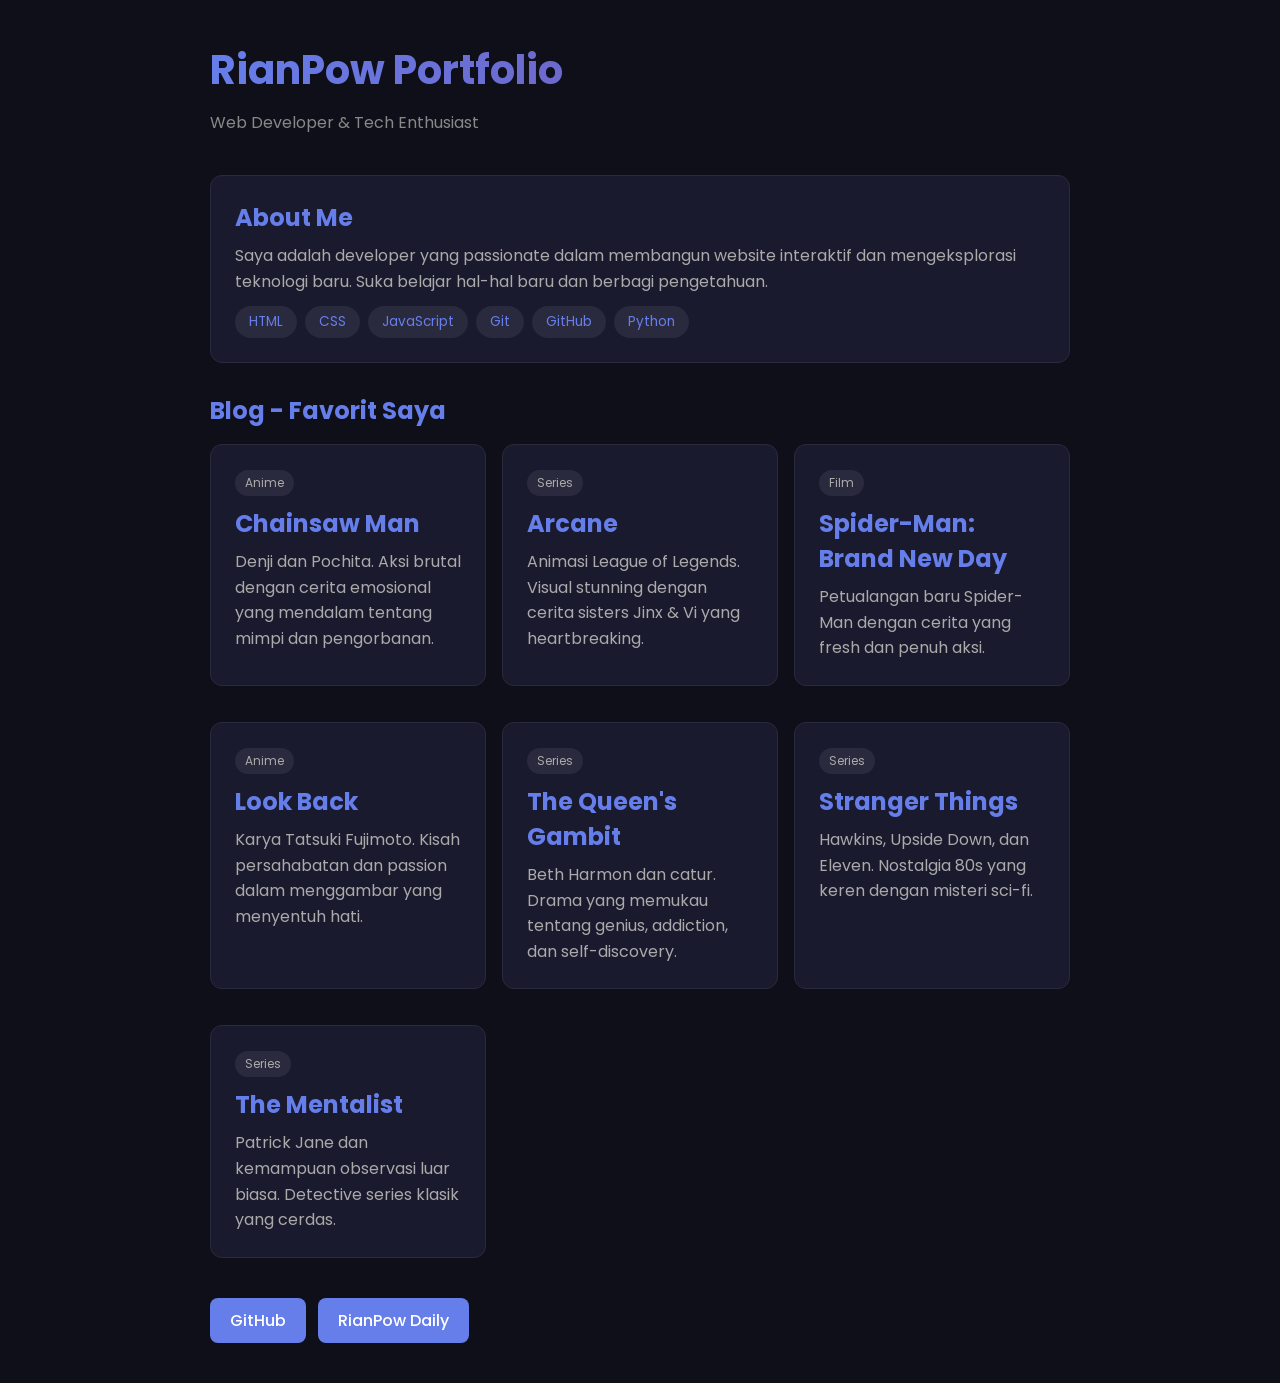
==== index.html @ a11cc34a "Force rebuild" ====
<!DOCTYPE html>
<html lang="id">
<head>
<meta charset="utf-8">
<meta name="viewport" content="width=device-width,initial-scale=1">
<title>Portfolio - RianPow</title>
<link href="https://fonts.googleapis.com/css2?family=Poppins:wght@300;400;500;600&display=swap" rel="stylesheet">
<style>
*{margin:0;padding:0;box-sizing:border-box}
body{font-family:'Poppins',sans-serif;background:#0f0f1a;color:#fff;min-height:100vh}
.container{max-width:900px;margin:0 auto;padding:40px 20px}
h1{font-size:2.5rem;margin-bottom:10px;background:linear-gradient(90deg,#667eea,#764ba2);-webkit-background-clip:text;-webkit-text-fill-color:transparent}
.subtitle{color:#888;margin-bottom:40px}
.card{background:#1a1a2e;border-radius:12px;padding:24px;margin-bottom:20px;border:1px solid #2a2a3e;transition:transform .2s}
.card:hover{transform:translateY(-3px)}
.card h2{margin-bottom:8px;color:#667eea}
.card .tag{display:inline-block;background:#2a2a3e;color:#aaa;font-size:.75rem;padding:4px 10px;border-radius:20px;margin-bottom:10px}
.card p{color:#aaa;line-height:1.6}
.skills{display:flex;flex-wrap:wrap;gap:8px;margin-top:12px}
.skill{background:#2a2a3e;color:#667eea;padding:6px 14px;border-radius:20px;font-size:.85rem}
.grid{display:grid;grid-template-columns:repeat(auto-fill,minmax(260px,1fr));gap:16px}
.links{display:flex;gap:12px;margin-top:20px;flex-wrap:wrap}
.links a{background:#667eea;color:#fff;padding:10px 20px;border-radius:8px;text-decoration:none;font-weight:500;transition:transform .2s}
.links a:hover{transform:translateY(-2px)}
</style>
</head>
<body>
<div class="container">
<h1>RianPow Portfolio</h1>
<p class="subtitle">Web Developer &amp; Tech Enthusiast</p>
<div class="card">
<h2>About Me</h2>
<p>Saya adalah developer yang passionate dalam membangun website interaktif dan mengeksplorasi teknologi baru. Suka belajar hal-hal baru dan berbagi pengetahuan.</p>
<div class="skills">
<span class="skill">HTML</span><span class="skill">CSS</span><span class="skill">JavaScript</span><span class="skill">Git</span><span class="skill">GitHub</span><span class="skill">Python</span>
</div>
</div>
<h2 style="margin:30px 0 16px;color:#667eea">Blog - Favorit Saya</h2>
<div class="grid">
<div class="card"><span class="tag">Anime</span><h2>Chainsaw Man</h2><p>Denji dan Pochita. Aksi brutal dengan cerita emosional yang mendalam tentang mimpi dan pengorbanan.</p></div>
<div class="card"><span class="tag">Series</span><h2>Arcane</h2><p>Animasi League of Legends. Visual stunning dengan cerita sisters Jinx & Vi yang heartbreaking.</p></div>
<div class="card"><span class="tag">Film</span><h2>Spider-Man: Brand New Day</h2><p>Petualangan baru Spider-Man dengan cerita yang fresh dan penuh aksi.</p></div>
<div class="card"><span class="tag">Anime</span><h2>Look Back</h2><p>Karya Tatsuki Fujimoto. Kisah persahabatan dan passion dalam menggambar yang menyentuh hati.</p></div>
<div class="card"><span class="tag">Series</span><h2>The Queen's Gambit</h2><p>Beth Harmon dan catur. Drama yang memukau tentang genius, addiction, dan self-discovery.</p></div>
<div class="card"><span class="tag">Series</span><h2>Stranger Things</h2><p>Hawkins, Upside Down, dan Eleven. Nostalgia 80s yang keren dengan misteri sci-fi.</p></div>
<div class="card"><span class="tag">Series</span><h2>The Mentalist</h2><p>Patrick Jane dan kemampuan observasi luar biasa. Detective series klasik yang cerdas.</p></div>
</div>
<div class="links">
<a href="https://github.com/rianpowder-droid" target="_blank">GitHub</a>
<a href="https://rianpowder-droid.github.io/RianPow-Daily/" target="_blank">RianPow Daily</a>
</div>
</div>
</body>
</html>
<!-- updated -->
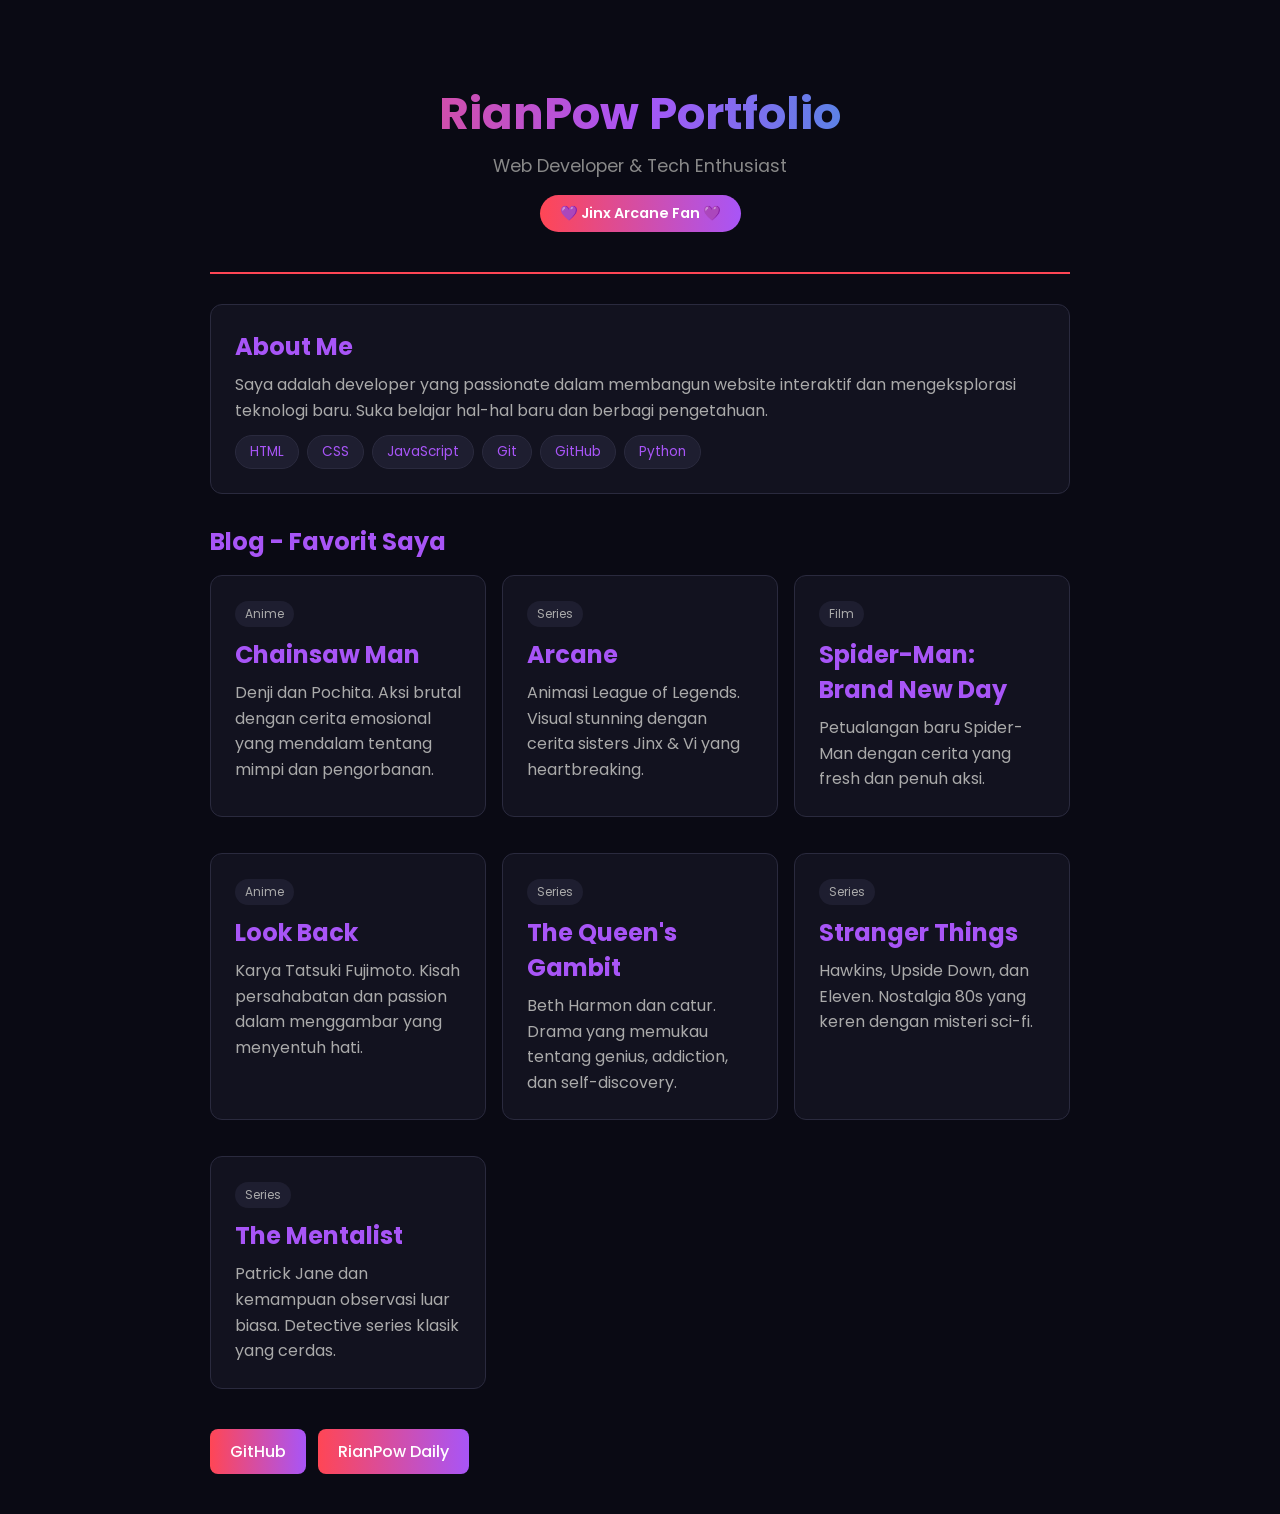
==== commit 2c0e770f: "Change theme to Jinx Arcane style" ====
--- a/index.html
+++ b/index.html
@@ -7,27 +7,32 @@
 <link href="https://fonts.googleapis.com/css2?family=Poppins:wght@300;400;500;600&display=swap" rel="stylesheet">
 <style>
 *{margin:0;padding:0;box-sizing:border-box}
-body{font-family:'Poppins',sans-serif;background:#0f0f1a;color:#fff;min-height:100vh}
+body{font-family:'Poppins',sans-serif;background:#0a0a14;color:#fff;min-height:100vh}
 .container{max-width:900px;margin:0 auto;padding:40px 20px}
-h1{font-size:2.5rem;margin-bottom:10px;background:linear-gradient(90deg,#667eea,#764ba2);-webkit-background-clip:text;-webkit-text-fill-color:transparent}
-.subtitle{color:#888;margin-bottom:40px}
-.card{background:#1a1a2e;border-radius:12px;padding:24px;margin-bottom:20px;border:1px solid #2a2a3e;transition:transform .2s}
-.card:hover{transform:translateY(-3px)}
-.card h2{margin-bottom:8px;color:#667eea}
-.card .tag{display:inline-block;background:#2a2a3e;color:#aaa;font-size:.75rem;padding:4px 10px;border-radius:20px;margin-bottom:10px}
+.hero{text-align:center;padding:40px 0;margin-bottom:30px;border-bottom:2px solid #ff4655}
+.hero h1{font-size:2.8rem;margin-bottom:6px;background:linear-gradient(90deg,#ff4655,#a855f7,#06b6d4);-webkit-background-clip:text;-webkit-text-fill-color:transparent}
+.hero .subtitle{color:#888;font-size:1.1rem}
+.jinx-badge{display:inline-block;background:linear-gradient(90deg,#ff4655,#a855f7);color:#fff;padding:8px 20px;border-radius:30px;font-weight:600;margin-top:16px;font-size:.9rem}
+.card{background:#12121f;border-radius:12px;padding:24px;margin-bottom:20px;border:1px solid #2a2a3e;transition:transform .2s}
+.card:hover{transform:translateY(-3px);border-color:#a855f7}
+.card h2{margin-bottom:8px;color:#a855f7}
+.card .tag{display:inline-block;background:#1e1e30;color:#aaa;font-size:.75rem;padding:4px 10px;border-radius:20px;margin-bottom:10px}
 .card p{color:#aaa;line-height:1.6}
 .skills{display:flex;flex-wrap:wrap;gap:8px;margin-top:12px}
-.skill{background:#2a2a3e;color:#667eea;padding:6px 14px;border-radius:20px;font-size:.85rem}
+.skill{background:#1e1e30;color:#a855f7;padding:6px 14px;border-radius:20px;font-size:.85rem;border:1px solid #2a2a3e}
 .grid{display:grid;grid-template-columns:repeat(auto-fill,minmax(260px,1fr));gap:16px}
 .links{display:flex;gap:12px;margin-top:20px;flex-wrap:wrap}
-.links a{background:#667eea;color:#fff;padding:10px 20px;border-radius:8px;text-decoration:none;font-weight:500;transition:transform .2s}
+.links a{background:linear-gradient(90deg,#ff4655,#a855f7);color:#fff;padding:10px 20px;border-radius:8px;text-decoration:none;font-weight:500;transition:transform .2s}
 .links a:hover{transform:translateY(-2px)}
 </style>
 </head>
 <body>
 <div class="container">
+<div class="hero">
 <h1>RianPow Portfolio</h1>
 <p class="subtitle">Web Developer &amp; Tech Enthusiast</p>
+<span class="jinx-badge">💜 Jinx Arcane Fan 💜</span>
+</div>
 <div class="card">
 <h2>About Me</h2>
 <p>Saya adalah developer yang passionate dalam membangun website interaktif dan mengeksplorasi teknologi baru. Suka belajar hal-hal baru dan berbagi pengetahuan.</p>
@@ -35,7 +40,7 @@
 <span class="skill">HTML</span><span class="skill">CSS</span><span class="skill">JavaScript</span><span class="skill">Git</span><span class="skill">GitHub</span><span class="skill">Python</span>
 </div>
 </div>
-<h2 style="margin:30px 0 16px;color:#667eea">Blog - Favorit Saya</h2>
+<h2 style="margin:30px 0 16px;color:#a855f7">Blog - Favorit Saya</h2>
 <div class="grid">
 <div class="card"><span class="tag">Anime</span><h2>Chainsaw Man</h2><p>Denji dan Pochita. Aksi brutal dengan cerita emosional yang mendalam tentang mimpi dan pengorbanan.</p></div>
 <div class="card"><span class="tag">Series</span><h2>Arcane</h2><p>Animasi League of Legends. Visual stunning dengan cerita sisters Jinx & Vi yang heartbreaking.</p></div>
@@ -52,4 +57,3 @@
 </div>
 </body>
 </html>
-<!-- updated -->
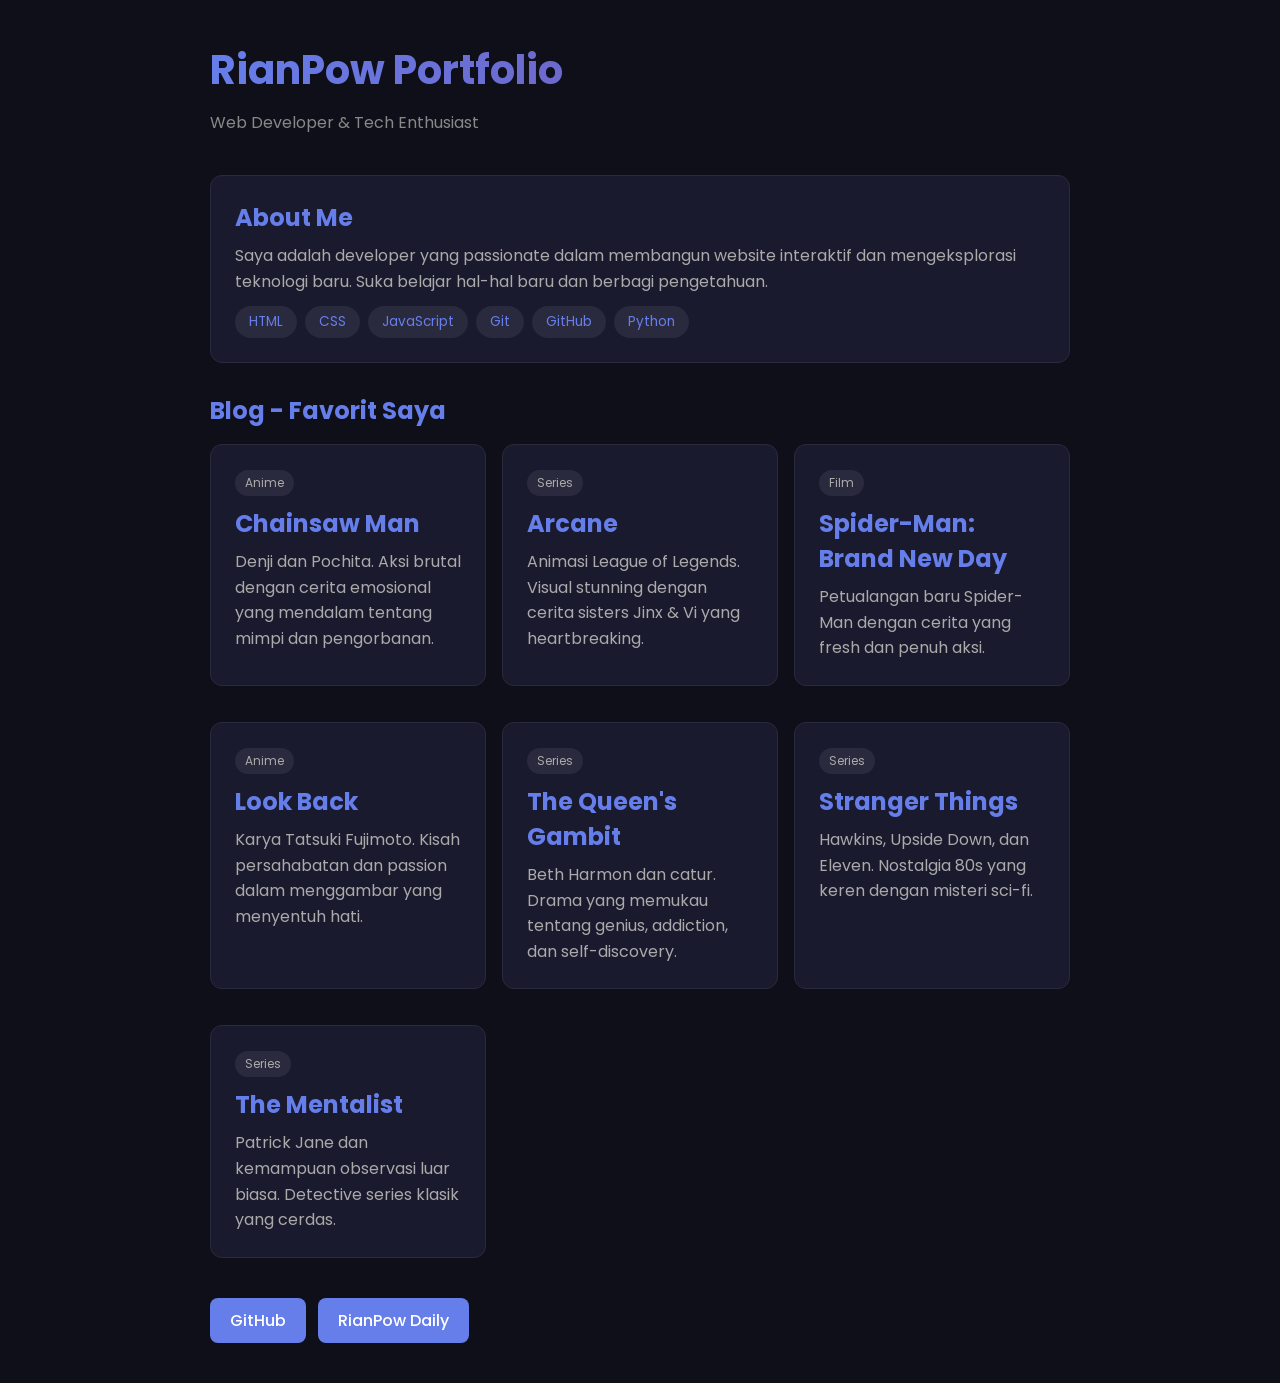
==== commit 423d3d02: "Revert to previous nice portfolio design" ====
--- a/index.html
+++ b/index.html
@@ -7,32 +7,27 @@
 <link href="https://fonts.googleapis.com/css2?family=Poppins:wght@300;400;500;600&display=swap" rel="stylesheet">
 <style>
 *{margin:0;padding:0;box-sizing:border-box}
-body{font-family:'Poppins',sans-serif;background:#0a0a14;color:#fff;min-height:100vh}
+body{font-family:'Poppins',sans-serif;background:#0f0f1a;color:#fff;min-height:100vh}
 .container{max-width:900px;margin:0 auto;padding:40px 20px}
-.hero{text-align:center;padding:40px 0;margin-bottom:30px;border-bottom:2px solid #ff4655}
-.hero h1{font-size:2.8rem;margin-bottom:6px;background:linear-gradient(90deg,#ff4655,#a855f7,#06b6d4);-webkit-background-clip:text;-webkit-text-fill-color:transparent}
-.hero .subtitle{color:#888;font-size:1.1rem}
-.jinx-badge{display:inline-block;background:linear-gradient(90deg,#ff4655,#a855f7);color:#fff;padding:8px 20px;border-radius:30px;font-weight:600;margin-top:16px;font-size:.9rem}
-.card{background:#12121f;border-radius:12px;padding:24px;margin-bottom:20px;border:1px solid #2a2a3e;transition:transform .2s}
-.card:hover{transform:translateY(-3px);border-color:#a855f7}
-.card h2{margin-bottom:8px;color:#a855f7}
-.card .tag{display:inline-block;background:#1e1e30;color:#aaa;font-size:.75rem;padding:4px 10px;border-radius:20px;margin-bottom:10px}
+h1{font-size:2.5rem;margin-bottom:10px;background:linear-gradient(90deg,#667eea,#764ba2);-webkit-background-clip:text;-webkit-text-fill-color:transparent}
+.subtitle{color:#888;margin-bottom:40px}
+.card{background:#1a1a2e;border-radius:12px;padding:24px;margin-bottom:20px;border:1px solid #2a2a3e;transition:transform .2s}
+.card:hover{transform:translateY(-3px)}
+.card h2{margin-bottom:8px;color:#667eea}
+.card .tag{display:inline-block;background:#2a2a3e;color:#aaa;font-size:.75rem;padding:4px 10px;border-radius:20px;margin-bottom:10px}
 .card p{color:#aaa;line-height:1.6}
 .skills{display:flex;flex-wrap:wrap;gap:8px;margin-top:12px}
-.skill{background:#1e1e30;color:#a855f7;padding:6px 14px;border-radius:20px;font-size:.85rem;border:1px solid #2a2a3e}
+.skill{background:#2a2a3e;color:#667eea;padding:6px 14px;border-radius:20px;font-size:.85rem}
 .grid{display:grid;grid-template-columns:repeat(auto-fill,minmax(260px,1fr));gap:16px}
 .links{display:flex;gap:12px;margin-top:20px;flex-wrap:wrap}
-.links a{background:linear-gradient(90deg,#ff4655,#a855f7);color:#fff;padding:10px 20px;border-radius:8px;text-decoration:none;font-weight:500;transition:transform .2s}
+.links a{background:#667eea;color:#fff;padding:10px 20px;border-radius:8px;text-decoration:none;font-weight:500;transition:transform .2s}
 .links a:hover{transform:translateY(-2px)}
 </style>
 </head>
 <body>
 <div class="container">
-<div class="hero">
 <h1>RianPow Portfolio</h1>
 <p class="subtitle">Web Developer &amp; Tech Enthusiast</p>
-<span class="jinx-badge">💜 Jinx Arcane Fan 💜</span>
-</div>
 <div class="card">
 <h2>About Me</h2>
 <p>Saya adalah developer yang passionate dalam membangun website interaktif dan mengeksplorasi teknologi baru. Suka belajar hal-hal baru dan berbagi pengetahuan.</p>
@@ -40,7 +35,7 @@
 <span class="skill">HTML</span><span class="skill">CSS</span><span class="skill">JavaScript</span><span class="skill">Git</span><span class="skill">GitHub</span><span class="skill">Python</span>
 </div>
 </div>
-<h2 style="margin:30px 0 16px;color:#a855f7">Blog - Favorit Saya</h2>
+<h2 style="margin:30px 0 16px;color:#667eea">Blog - Favorit Saya</h2>
 <div class="grid">
 <div class="card"><span class="tag">Anime</span><h2>Chainsaw Man</h2><p>Denji dan Pochita. Aksi brutal dengan cerita emosional yang mendalam tentang mimpi dan pengorbanan.</p></div>
 <div class="card"><span class="tag">Series</span><h2>Arcane</h2><p>Animasi League of Legends. Visual stunning dengan cerita sisters Jinx & Vi yang heartbreaking.</p></div>
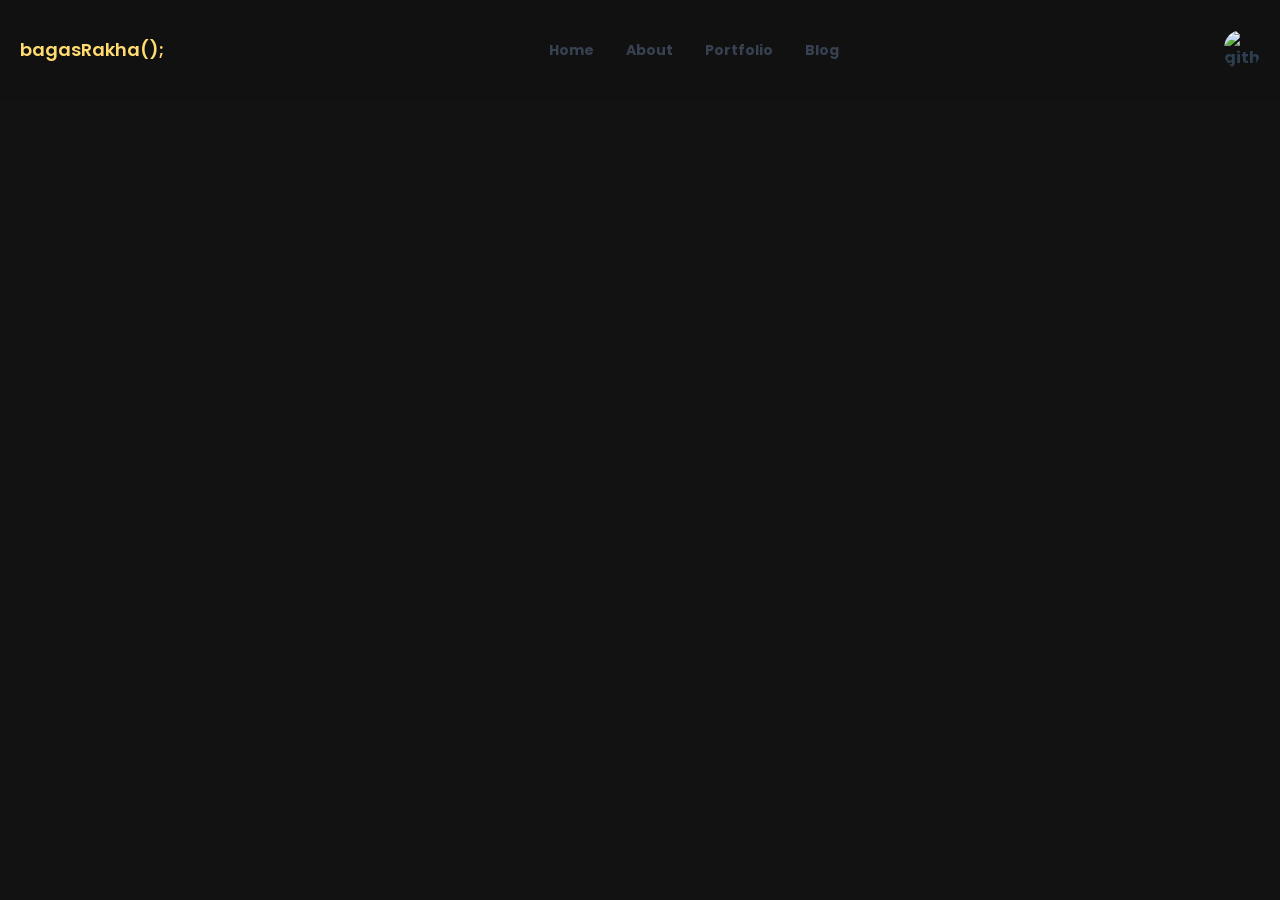
==== commit fe5d96df: "Use rakha0x Portofolio-v2 design" ====
--- a/index.html
+++ b/index.html
@@ -1,54 +1 @@
-<!DOCTYPE html>
-<html lang="id">
-<head>
-<meta charset="utf-8">
-<meta name="viewport" content="width=device-width,initial-scale=1">
-<title>Portfolio - RianPow</title>
-<link href="https://fonts.googleapis.com/css2?family=Poppins:wght@300;400;500;600&display=swap" rel="stylesheet">
-<style>
-*{margin:0;padding:0;box-sizing:border-box}
-body{font-family:'Poppins',sans-serif;background:#0f0f1a;color:#fff;min-height:100vh}
-.container{max-width:900px;margin:0 auto;padding:40px 20px}
-h1{font-size:2.5rem;margin-bottom:10px;background:linear-gradient(90deg,#667eea,#764ba2);-webkit-background-clip:text;-webkit-text-fill-color:transparent}
-.subtitle{color:#888;margin-bottom:40px}
-.card{background:#1a1a2e;border-radius:12px;padding:24px;margin-bottom:20px;border:1px solid #2a2a3e;transition:transform .2s}
-.card:hover{transform:translateY(-3px)}
-.card h2{margin-bottom:8px;color:#667eea}
-.card .tag{display:inline-block;background:#2a2a3e;color:#aaa;font-size:.75rem;padding:4px 10px;border-radius:20px;margin-bottom:10px}
-.card p{color:#aaa;line-height:1.6}
-.skills{display:flex;flex-wrap:wrap;gap:8px;margin-top:12px}
-.skill{background:#2a2a3e;color:#667eea;padding:6px 14px;border-radius:20px;font-size:.85rem}
-.grid{display:grid;grid-template-columns:repeat(auto-fill,minmax(260px,1fr));gap:16px}
-.links{display:flex;gap:12px;margin-top:20px;flex-wrap:wrap}
-.links a{background:#667eea;color:#fff;padding:10px 20px;border-radius:8px;text-decoration:none;font-weight:500;transition:transform .2s}
-.links a:hover{transform:translateY(-2px)}
-</style>
-</head>
-<body>
-<div class="container">
-<h1>RianPow Portfolio</h1>
-<p class="subtitle">Web Developer &amp; Tech Enthusiast</p>
-<div class="card">
-<h2>About Me</h2>
-<p>Saya adalah developer yang passionate dalam membangun website interaktif dan mengeksplorasi teknologi baru. Suka belajar hal-hal baru dan berbagi pengetahuan.</p>
-<div class="skills">
-<span class="skill">HTML</span><span class="skill">CSS</span><span class="skill">JavaScript</span><span class="skill">Git</span><span class="skill">GitHub</span><span class="skill">Python</span>
-</div>
-</div>
-<h2 style="margin:30px 0 16px;color:#667eea">Blog - Favorit Saya</h2>
-<div class="grid">
-<div class="card"><span class="tag">Anime</span><h2>Chainsaw Man</h2><p>Denji dan Pochita. Aksi brutal dengan cerita emosional yang mendalam tentang mimpi dan pengorbanan.</p></div>
-<div class="card"><span class="tag">Series</span><h2>Arcane</h2><p>Animasi League of Legends. Visual stunning dengan cerita sisters Jinx & Vi yang heartbreaking.</p></div>
-<div class="card"><span class="tag">Film</span><h2>Spider-Man: Brand New Day</h2><p>Petualangan baru Spider-Man dengan cerita yang fresh dan penuh aksi.</p></div>
-<div class="card"><span class="tag">Anime</span><h2>Look Back</h2><p>Karya Tatsuki Fujimoto. Kisah persahabatan dan passion dalam menggambar yang menyentuh hati.</p></div>
-<div class="card"><span class="tag">Series</span><h2>The Queen's Gambit</h2><p>Beth Harmon dan catur. Drama yang memukau tentang genius, addiction, dan self-discovery.</p></div>
-<div class="card"><span class="tag">Series</span><h2>Stranger Things</h2><p>Hawkins, Upside Down, dan Eleven. Nostalgia 80s yang keren dengan misteri sci-fi.</p></div>
-<div class="card"><span class="tag">Series</span><h2>The Mentalist</h2><p>Patrick Jane dan kemampuan observasi luar biasa. Detective series klasik yang cerdas.</p></div>
-</div>
-<div class="links">
-<a href="https://github.com/rianpowder-droid" target="_blank">GitHub</a>
-<a href="https://rianpowder-droid.github.io/RianPow-Daily/" target="_blank">RianPow Daily</a>
-</div>
-</div>
-</body>
-</html>
+<!doctype html><html lang=""><head><meta charset="utf-8"><meta http-equiv="X-UA-Compatible" content="IE=edge"><meta name="viewport" content="width=device-width,initial-scale=1"><link rel="icon" href="/favicon.ico"><title>portofolio-v2</title><link href="https://fonts.googleapis.com/css2?family=Poppins:wght@300;400;500;600&display=swap" rel="stylesheet"><script defer="defer" src="/js/chunk-vendors.933e7610.js"></script><script defer="defer" src="/js/app.17717903.js"></script><link href="/css/app.4315a534.css" rel="stylesheet"></head><body><noscript><strong>We're sorry but portofolio-v2 doesn't work properly without JavaScript enabled. Please enable it to continue.</strong></noscript><div id="app"></div></body></html>
--- a/css/app.4315a534.css
+++ b/css/app.4315a534.css
@@ -0,0 +1,5 @@
+*,:after,:before{margin:0;padding:0}::-webkit-scrollbar{width:5px;height:5px}::-webkit-scrollbar-track{background:#2b2b2c;border-radius:5px}::-webkit-scrollbar-thumb{background:#ffdb70;border-radius:5px}::-webkit-scrollbar-button{width:20px}body{font-family:Poppins,sans-serif;background:#121212;-webkit-font-smoothing:antialiased;-moz-osx-font-smoothing:grayscale;text-align:center;color:#2c3e50;height:100vh}nav{padding:30px}nav a{font-weight:700;color:#2c3e50;transition:color .3s}nav a.router-link-exact-active{display:inline-flex;flex-direction:column;color:#fff;transition:color .3s}nav a.router-link-exact-active:after{display:inline-block;content:"";margin-top:.08em;width:100%;height:4px;border-radius:2px;background-color:#ffdb70}nav a.router-link-exact-active:hover{color:#fff}body{overflow-y:scroll;overflow-x:hidden}.typewrite>.wrap{border-right:.08em solid #fff}.wave{animation-name:wave-animation;animation-duration:2.5s;animation-iteration-count:infinite;transform-origin:70% 70%;display:inline-block}@keyframes wave-animation{0%{transform:rotate(0deg)}10%{transform:rotate(14deg)}20%{transform:rotate(-8deg)}30%{transform:rotate(14deg)}40%{transform:rotate(-4deg)}50%{transform:rotate(10deg)}60%{transform:rotate(0deg)}to{transform:rotate(0deg)}}.pict{box-shadow:0 0 73px -9px rgba(255,219,112,.44);-webkit-box-shadow:0 0 73px -9px rgba(255,219,112,.44);-moz-box-shadow:0 0 73px -9px rgba(255,219,112,.44)}.fadein-up{opacity:0;animation-name:fadeInUp;animation-duration:.5s;animation-fill-mode:forwards;animation-delay:.5s}@keyframes fadeInUp{0%{opacity:0;transform:translate3d(0,100%,0)}to{opacity:1;transform:translateZ(0)}}.fade-in-from-left{opacity:0;animation:fadeInLeft .5s ease-out forwards;animation-delay:.5s}@keyframes fadeInLeft{0%{opacity:0;transform:translateX(-100%)}to{opacity:1;transform:translateX(0)}}.fadein-right{opacity:0;animation:fadeInRight .5s ease-out forwards;animation-delay:.5s}@keyframes fadeInRight{0%{opacity:0;transform:translateX(100%)}to{opacity:1;transform:translateX(0)}}.fadein-bot{opacity:0;animation:fadeInBot .5s forwards}@keyframes fadeInBot{0%{opacity:0;transform:translate3d(0,-100%,0)}to{opacity:1;transform:translateZ(0)}}.fadein-1{animation-delay:.2s}.fadein-2{animation-delay:.4s}.fadein-3{animation-delay:.6s}.fade-500{animation-delay:.5s}
+
+/*
+! tailwindcss v3.3.2 | MIT License | https://tailwindcss.com
+*/*,:after,:before{box-sizing:border-box;border-width:0;border-style:solid;border-color:#e5e7eb}:after,:before{--tw-content:""}html{line-height:1.5;-webkit-text-size-adjust:100%;-moz-tab-size:4;-o-tab-size:4;tab-size:4;font-family:ui-sans-serif,system-ui,-apple-system,BlinkMacSystemFont,Segoe UI,Roboto,Helvetica Neue,Arial,Noto Sans,sans-serif,Apple Color Emoji,Segoe UI Emoji,Segoe UI Symbol,Noto Color Emoji;font-feature-settings:normal;font-variation-settings:normal}body{margin:0;line-height:inherit}hr{height:0;color:inherit;border-top-width:1px}abbr:where([title]){-webkit-text-decoration:underline dotted;text-decoration:underline dotted}h1,h2,h3,h4,h5,h6{font-size:inherit;font-weight:inherit}a{color:inherit;text-decoration:inherit}b,strong{font-weight:bolder}code,kbd,pre,samp{font-family:ui-monospace,SFMono-Regular,Menlo,Monaco,Consolas,Liberation Mono,Courier New,monospace;font-size:1em}small{font-size:80%}sub,sup{font-size:75%;line-height:0;position:relative;vertical-align:baseline}sub{bottom:-.25em}sup{top:-.5em}table{text-indent:0;border-color:inherit;border-collapse:collapse}button,input,optgroup,select,textarea{font-family:inherit;font-size:100%;font-weight:inherit;line-height:inherit;color:inherit;margin:0;padding:0}button,select{text-transform:none}[type=button],[type=reset],[type=submit],button{-webkit-appearance:button;background-color:transparent;background-image:none}:-moz-focusring{outline:auto}:-moz-ui-invalid{box-shadow:none}progress{vertical-align:baseline}::-webkit-inner-spin-button,::-webkit-outer-spin-button{height:auto}[type=search]{-webkit-appearance:textfield;outline-offset:-2px}::-webkit-search-decoration{-webkit-appearance:none}::-webkit-file-upload-button{-webkit-appearance:button;font:inherit}summary{display:list-item}blockquote,dd,dl,figure,h1,h2,h3,h4,h5,h6,hr,p,pre{margin:0}fieldset{margin:0}fieldset,legend{padding:0}menu,ol,ul{list-style:none;margin:0;padding:0}textarea{resize:vertical}input::-moz-placeholder,textarea::-moz-placeholder{opacity:1;color:#9ca3af}input::placeholder,textarea::placeholder{opacity:1;color:#9ca3af}[role=button],button{cursor:pointer}:disabled{cursor:default}audio,canvas,embed,iframe,img,object,svg,video{display:block;vertical-align:middle}img,video{max-width:100%;height:auto}[hidden]{display:none}*,:after,:before{--tw-border-spacing-x:0;--tw-border-spacing-y:0;--tw-translate-x:0;--tw-translate-y:0;--tw-rotate:0;--tw-skew-x:0;--tw-skew-y:0;--tw-scale-x:1;--tw-scale-y:1;--tw-pan-x: ;--tw-pan-y: ;--tw-pinch-zoom: ;--tw-scroll-snap-strictness:proximity;--tw-gradient-from-position: ;--tw-gradient-via-position: ;--tw-gradient-to-position: ;--tw-ordinal: ;--tw-slashed-zero: ;--tw-numeric-figure: ;--tw-numeric-spacing: ;--tw-numeric-fraction: ;--tw-ring-inset: ;--tw-ring-offset-width:0px;--tw-ring-offset-color:#fff;--tw-ring-color:rgba(59,130,246,.5);--tw-ring-offset-shadow:0 0 #0000;--tw-ring-shadow:0 0 #0000;--tw-shadow:0 0 #0000;--tw-shadow-colored:0 0 #0000;--tw-blur: ;--tw-brightness: ;--tw-contrast: ;--tw-grayscale: ;--tw-hue-rotate: ;--tw-invert: ;--tw-saturate: ;--tw-sepia: ;--tw-drop-shadow: ;--tw-backdrop-blur: ;--tw-backdrop-brightness: ;--tw-backdrop-contrast: ;--tw-backdrop-grayscale: ;--tw-backdrop-hue-rotate: ;--tw-backdrop-invert: ;--tw-backdrop-opacity: ;--tw-backdrop-saturate: ;--tw-backdrop-sepia: }::backdrop{--tw-border-spacing-x:0;--tw-border-spacing-y:0;--tw-translate-x:0;--tw-translate-y:0;--tw-rotate:0;--tw-skew-x:0;--tw-skew-y:0;--tw-scale-x:1;--tw-scale-y:1;--tw-pan-x: ;--tw-pan-y: ;--tw-pinch-zoom: ;--tw-scroll-snap-strictness:proximity;--tw-gradient-from-position: ;--tw-gradient-via-position: ;--tw-gradient-to-position: ;--tw-ordinal: ;--tw-slashed-zero: ;--tw-numeric-figure: ;--tw-numeric-spacing: ;--tw-numeric-fraction: ;--tw-ring-inset: ;--tw-ring-offset-width:0px;--tw-ring-offset-color:#fff;--tw-ring-color:rgba(59,130,246,.5);--tw-ring-offset-shadow:0 0 #0000;--tw-ring-shadow:0 0 #0000;--tw-shadow:0 0 #0000;--tw-shadow-colored:0 0 #0000;--tw-blur: ;--tw-brightness: ;--tw-contrast: ;--tw-grayscale: ;--tw-hue-rotate: ;--tw-invert: ;--tw-saturate: ;--tw-sepia: ;--tw-drop-shadow: ;--tw-backdrop-blur: ;--tw-backdrop-brightness: ;--tw-backdrop-contrast: ;--tw-backdrop-grayscale: ;--tw-backdrop-hue-rotate: ;--tw-backdrop-invert: ;--tw-backdrop-opacity: ;--tw-backdrop-saturate: ;--tw-backdrop-sepia: }.container{width:100%}@media (min-width:640px){.container{max-width:640px}}@media (min-width:768px){.container{max-width:768px}}@media (min-width:1024px){.container{max-width:1024px}}@media (min-width:1280px){.container{max-width:1280px}}@media (min-width:1536px){.container{max-width:1536px}}.fixed{position:fixed}.absolute{position:absolute}.relative{position:relative}.bottom-0{bottom:0}.left-0{left:0}.right-0{right:0}.top-0{top:0}.z-\[98\]{z-index:98}.mx-3{margin-left:.75rem;margin-right:.75rem}.mx-auto{margin-left:auto;margin-right:auto}.my-5{margin-top:1.25rem;margin-bottom:1.25rem}.mb-1{margin-bottom:.25rem}.mb-10{margin-bottom:2.5rem}.mb-2{margin-bottom:.5rem}.mb-3{margin-bottom:.75rem}.mb-5{margin-bottom:1.25rem}.mb-7{margin-bottom:1.75rem}.mr-2{margin-right:.5rem}.mt-10{margin-top:2.5rem}.mt-3{margin-top:.75rem}.mt-4{margin-top:1rem}.mt-5{margin-top:1.25rem}.mt-7{margin-top:1.75rem}.mt-8{margin-top:2rem}.block{display:block}.inline-block{display:inline-block}.flex{display:flex}.grid{display:grid}.hidden{display:none}.h-12{height:3rem}.h-20{height:5rem}.h-4{height:1rem}.h-\[1px\]{height:1px}.h-\[2px\]{height:2px}.h-\[65\%\]{height:65%}.h-fit{height:-moz-fit-content;height:fit-content}.h-full{height:100%}.min-h-\[65vh\]{min-height:65vh}.w-10{width:2.5rem}.w-10\/12{width:83.333333%}.w-12{width:3rem}.w-20{width:5rem}.w-32{width:8rem}.w-4{width:1rem}.w-9{width:2.25rem}.w-9\/12{width:75%}.w-\[65\%\]{width:65%}.w-fit{width:-moz-fit-content;width:fit-content}.w-full{width:100%}.w-screen{width:100vw}.max-w-7xl{max-width:80rem}.translate-y-0{--tw-translate-y:0px}.transform,.translate-y-0{transform:translate(var(--tw-translate-x),var(--tw-translate-y)) rotate(var(--tw-rotate)) skewX(var(--tw-skew-x)) skewY(var(--tw-skew-y)) scaleX(var(--tw-scale-x)) scaleY(var(--tw-scale-y))}.cursor-pointer{cursor:pointer}.grid-cols-1{grid-template-columns:repeat(1,minmax(0,1fr))}.grid-cols-2{grid-template-columns:repeat(2,minmax(0,1fr))}.flex-col{flex-direction:column}.flex-col-reverse{flex-direction:column-reverse}.flex-wrap{flex-wrap:wrap}.items-end{align-items:flex-end}.items-center{align-items:center}.justify-end{justify-content:flex-end}.justify-center{justify-content:center}.justify-between{justify-content:space-between}.justify-around{justify-content:space-around}.gap-1{gap:.25rem}.gap-2{gap:.5rem}.gap-4{gap:1rem}.gap-8{gap:2rem}.space-y-2>:not([hidden])~:not([hidden]){--tw-space-y-reverse:0;margin-top:calc(.5rem*(1 - var(--tw-space-y-reverse)));margin-bottom:calc(.5rem*var(--tw-space-y-reverse))}.self-center{align-self:center}.whitespace-nowrap{white-space:nowrap}.rounded{border-radius:.25rem}.rounded-2xl{border-radius:1rem}.rounded-3xl{border-radius:1.5rem}.rounded-full{border-radius:9999px}.rounded-lg{border-radius:.5rem}.rounded-xl{border-radius:.75rem}.rounded-t-3xl{border-top-left-radius:1.5rem;border-top-right-radius:1.5rem}.border{border-width:1px}.border-4{border-width:4px}.border-b{border-bottom-width:1px}.border-\[\#383838\]{--tw-border-opacity:1;border-color:rgb(56 56 56/var(--tw-border-opacity))}.border-amber-200{--tw-border-opacity:1;border-color:rgb(253 230 138/var(--tw-border-opacity))}.border-gray-100{--tw-border-opacity:1;border-color:rgb(243 244 246/var(--tw-border-opacity))}.bg-\[\#121212\]{--tw-bg-opacity:1;background-color:rgb(18 18 18/var(--tw-bg-opacity))}.bg-\[\#1e1e1f\]{--tw-bg-opacity:1;background-color:rgb(30 30 31/var(--tw-bg-opacity))}.bg-\[\#ffdb70\]{--tw-bg-opacity:1;background-color:rgb(255 219 112/var(--tw-bg-opacity))}.bg-amber-200{--tw-bg-opacity:1;background-color:rgb(253 230 138/var(--tw-bg-opacity))}.bg-transparent{background-color:transparent}.bg-white{--tw-bg-opacity:1;background-color:rgb(255 255 255/var(--tw-bg-opacity))}.bg-opacity-10{--tw-bg-opacity:0.1}.bg-opacity-80{--tw-bg-opacity:0.8}.bg-gradient-to-r{background-image:linear-gradient(to right,var(--tw-gradient-stops))}.from-slate-100{--tw-gradient-from:#f1f5f9 var(--tw-gradient-from-position);--tw-gradient-to:rgba(241,245,249,0) var(--tw-gradient-to-position);--tw-gradient-stops:var(--tw-gradient-from),var(--tw-gradient-to)}.to-amber-300{--tw-gradient-to:#fcd34d var(--tw-gradient-to-position)}.to-yellow-500{--tw-gradient-to:#eab308 var(--tw-gradient-to-position)}.bg-clip-text{-webkit-background-clip:text;background-clip:text}.object-cover{-o-object-fit:cover;object-fit:cover}.p-0{padding:0}.p-3{padding:.75rem}.p-5{padding:1.25rem}.p-8{padding:2rem}.px-10{padding-left:2.5rem;padding-right:2.5rem}.px-2{padding-left:.5rem;padding-right:.5rem}.px-3{padding-left:.75rem;padding-right:.75rem}.px-4{padding-left:1rem;padding-right:1rem}.px-5{padding-left:1.25rem;padding-right:1.25rem}.py-2{padding-top:.5rem;padding-bottom:.5rem}.py-3{padding-top:.75rem;padding-bottom:.75rem}.py-4{padding-top:1rem;padding-bottom:1rem}.py-5{padding-top:1.25rem;padding-bottom:1.25rem}.pb-32{padding-bottom:8rem}.pl-3{padding-left:.75rem}.pr-4{padding-right:1rem}.text-left{text-align:left}.text-center{text-align:center}.text-justify{text-align:justify}.text-2xl{font-size:1.5rem;line-height:2rem}.text-4xl{font-size:2.25rem;line-height:2.5rem}.text-\[10px\]{font-size:10px}.text-base{font-size:1rem;line-height:1.5rem}.text-lg{font-size:1.125rem;line-height:1.75rem}.text-sm{font-size:.875rem;line-height:1.25rem}.text-xl{font-size:1.25rem;line-height:1.75rem}.text-xs{font-size:.75rem;line-height:1rem}.font-bold{font-weight:700}.font-medium{font-weight:500}.font-normal{font-weight:400}.font-semibold{font-weight:600}.italic{font-style:italic}.leading-relaxed{line-height:1.625}.text-\[\#c1c1c1\]{--tw-text-opacity:1;color:rgb(193 193 193/var(--tw-text-opacity))}.text-\[\#ffdb70\]{--tw-text-opacity:1;color:rgb(255 219 112/var(--tw-text-opacity))}.text-amber-200{--tw-text-opacity:1;color:rgb(253 230 138/var(--tw-text-opacity))}.text-amber-50{--tw-text-opacity:1;color:rgb(255 251 235/var(--tw-text-opacity))}.text-black{--tw-text-opacity:1;color:rgb(0 0 0/var(--tw-text-opacity))}.text-gray-300{--tw-text-opacity:1;color:rgb(209 213 219/var(--tw-text-opacity))}.text-gray-500{--tw-text-opacity:1;color:rgb(107 114 128/var(--tw-text-opacity))}.text-gray-700{--tw-text-opacity:1;color:rgb(55 65 81/var(--tw-text-opacity))}.text-gray-800{--tw-text-opacity:1;color:rgb(31 41 55/var(--tw-text-opacity))}.text-slate-400{--tw-text-opacity:1;color:rgb(148 163 184/var(--tw-text-opacity))}.text-transparent{color:transparent}.text-white{--tw-text-opacity:1;color:rgb(255 255 255/var(--tw-text-opacity))}.antialiased{-webkit-font-smoothing:antialiased;-moz-osx-font-smoothing:grayscale}.opacity-0{opacity:0}.drop-shadow-xl{--tw-drop-shadow:drop-shadow(0 20px 13px rgba(0,0,0,.03)) drop-shadow(0 8px 5px rgba(0,0,0,.08))}.drop-shadow-xl,.grayscale{filter:var(--tw-blur) var(--tw-brightness) var(--tw-contrast) var(--tw-grayscale) var(--tw-hue-rotate) var(--tw-invert) var(--tw-saturate) var(--tw-sepia) var(--tw-drop-shadow)}.grayscale{--tw-grayscale:grayscale(100%)}.backdrop-blur-md{--tw-backdrop-blur:blur(12px)}.backdrop-blur-md,.backdrop-opacity-90{-webkit-backdrop-filter:var(--tw-backdrop-blur) var(--tw-backdrop-brightness) var(--tw-backdrop-contrast) var(--tw-backdrop-grayscale) var(--tw-backdrop-hue-rotate) var(--tw-backdrop-invert) var(--tw-backdrop-opacity) var(--tw-backdrop-saturate) var(--tw-backdrop-sepia);backdrop-filter:var(--tw-backdrop-blur) var(--tw-backdrop-brightness) var(--tw-backdrop-contrast) var(--tw-backdrop-grayscale) var(--tw-backdrop-hue-rotate) var(--tw-backdrop-invert) var(--tw-backdrop-opacity) var(--tw-backdrop-saturate) var(--tw-backdrop-sepia)}.backdrop-opacity-90{--tw-backdrop-opacity:opacity(0.9)}.transition{transition-property:color,background-color,border-color,text-decoration-color,fill,stroke,opacity,box-shadow,transform,filter,-webkit-backdrop-filter;transition-property:color,background-color,border-color,text-decoration-color,fill,stroke,opacity,box-shadow,transform,filter,backdrop-filter;transition-property:color,background-color,border-color,text-decoration-color,fill,stroke,opacity,box-shadow,transform,filter,backdrop-filter,-webkit-backdrop-filter;transition-timing-function:cubic-bezier(.4,0,.2,1);transition-duration:.15s}.transition-all{transition-property:all;transition-timing-function:cubic-bezier(.4,0,.2,1);transition-duration:.15s}.duration-300{transition-duration:.3s}.ease-out{transition-timing-function:cubic-bezier(0,0,.2,1)}.hover\:bg-\[\#282828\]:hover{--tw-bg-opacity:1;background-color:rgb(40 40 40/var(--tw-bg-opacity))}.hover\:bg-amber-200:hover{--tw-bg-opacity:1;background-color:rgb(253 230 138/var(--tw-bg-opacity))}.hover\:bg-gray-50:hover{--tw-bg-opacity:1;background-color:rgb(249 250 251/var(--tw-bg-opacity))}.hover\:bg-white\/20:hover{background-color:hsla(0,0%,100%,.2)}.hover\:bg-opacity-10:hover{--tw-bg-opacity:0.1}.hover\:text-amber-100:hover{--tw-text-opacity:1;color:rgb(254 243 199/var(--tw-text-opacity))}.hover\:text-white:hover{--tw-text-opacity:1;color:rgb(255 255 255/var(--tw-text-opacity))}.focus\:outline-none:focus{outline:2px solid transparent;outline-offset:2px}@media (prefers-color-scheme:dark){.dark\:text-gray-400{--tw-text-opacity:1;color:rgb(156 163 175/var(--tw-text-opacity))}}@media (min-width:768px){.md\:fixed{position:fixed}.md\:sticky{position:sticky}.md\:top-24{top:6rem}.md\:order-1{order:1}.md\:order-2{order:2}.md\:mx-0{margin-left:0;margin-right:0}.md\:my-10{margin-top:2.5rem;margin-bottom:2.5rem}.md\:mb-7{margin-bottom:1.75rem}.md\:mt-0{margin-top:0}.md\:mt-1{margin-top:.25rem}.md\:mt-5{margin-top:1.25rem}.md\:mt-\[100px\]{margin-top:100px}.md\:block{display:block}.md\:flex{display:flex}.md\:hidden{display:none}.md\:h-28{height:7rem}.md\:h-auto{height:auto}.md\:min-h-\[80vh\]{min-height:80vh}.md\:w-1\/3{width:33.333333%}.md\:w-2\/3{width:66.666667%}.md\:w-20{width:5rem}.md\:w-28{width:7rem}.md\:w-3\/5{width:60%}.md\:w-5{width:1.25rem}.md\:w-7\/12{width:58.333333%}.md\:w-96{width:24rem}.md\:w-auto{width:auto}.md\:grid-cols-3{grid-template-columns:repeat(3,minmax(0,1fr))}.md\:flex-row{flex-direction:row}.md\:items-center{align-items:center}.md\:justify-start{justify-content:flex-start}.md\:justify-center{justify-content:center}.md\:gap-16{gap:4rem}.md\:gap-3{gap:.75rem}.md\:gap-8{gap:2rem}.md\:space-x-8>:not([hidden])~:not([hidden]){--tw-space-x-reverse:0;margin-right:calc(2rem*var(--tw-space-x-reverse));margin-left:calc(2rem*(1 - var(--tw-space-x-reverse)))}.md\:rounded-xl{border-radius:.75rem}.md\:border-0{border-width:0}.md\:p-0{padding:0}.md\:p-10{padding:2.5rem}.md\:p-8{padding:2rem}.md\:px-12{padding-left:3rem;padding-right:3rem}.md\:px-20{padding-left:5rem;padding-right:5rem}.md\:px-5{padding-left:1.25rem;padding-right:1.25rem}.md\:px-8{padding-left:2rem;padding-right:2rem}.md\:py-10{padding-top:2.5rem;padding-bottom:2.5rem}.md\:py-2{padding-top:.5rem;padding-bottom:.5rem}.md\:py-2\.5{padding-top:.625rem;padding-bottom:.625rem}.md\:py-7{padding-top:1.75rem;padding-bottom:1.75rem}.md\:text-left{text-align:left}.md\:text-2xl{font-size:1.5rem;line-height:2rem}.md\:text-4xl{font-size:2.25rem;line-height:2.5rem}.md\:text-5xl{font-size:3rem;line-height:1}.md\:text-base{font-size:1rem;line-height:1.5rem}.md\:text-lg{font-size:1.125rem;line-height:1.75rem}.md\:text-sm{font-size:.875rem;line-height:1.25rem}.md\:text-xs{font-size:.75rem;line-height:1rem}.md\:font-medium{font-weight:500}.md\:hover\:bg-transparent:hover{background-color:transparent}.md\:hover\:text-gray-500:hover{--tw-text-opacity:1;color:rgb(107 114 128/var(--tw-text-opacity))}}@media (min-width:1024px){.lg\:h-16{height:4rem}.lg\:h-\[85\%\]{height:85%}.lg\:w-16{width:4rem}.lg\:w-\[85\%\]{width:85%}.lg\:p-0{padding:0}.lg\:p-2{padding:.5rem}.lg\:px-3{padding-left:.75rem;padding-right:.75rem}.lg\:px-5{padding-left:1.25rem;padding-right:1.25rem}.lg\:text-lg{font-size:1.125rem;line-height:1.75rem}.lg\:text-sm{font-size:.875rem;line-height:1.25rem}}@media (min-width:1280px){.xl\:grid-cols-3{grid-template-columns:repeat(3,minmax(0,1fr))}.xl\:grid-cols-4{grid-template-columns:repeat(4,minmax(0,1fr))}.xl\:gap-10{gap:2.5rem}.xl\:gap-3{gap:.75rem}}@media (min-width:1536px){.\32xl\:gap-12{gap:3rem}.\32xl\:gap-5{gap:1.25rem}}
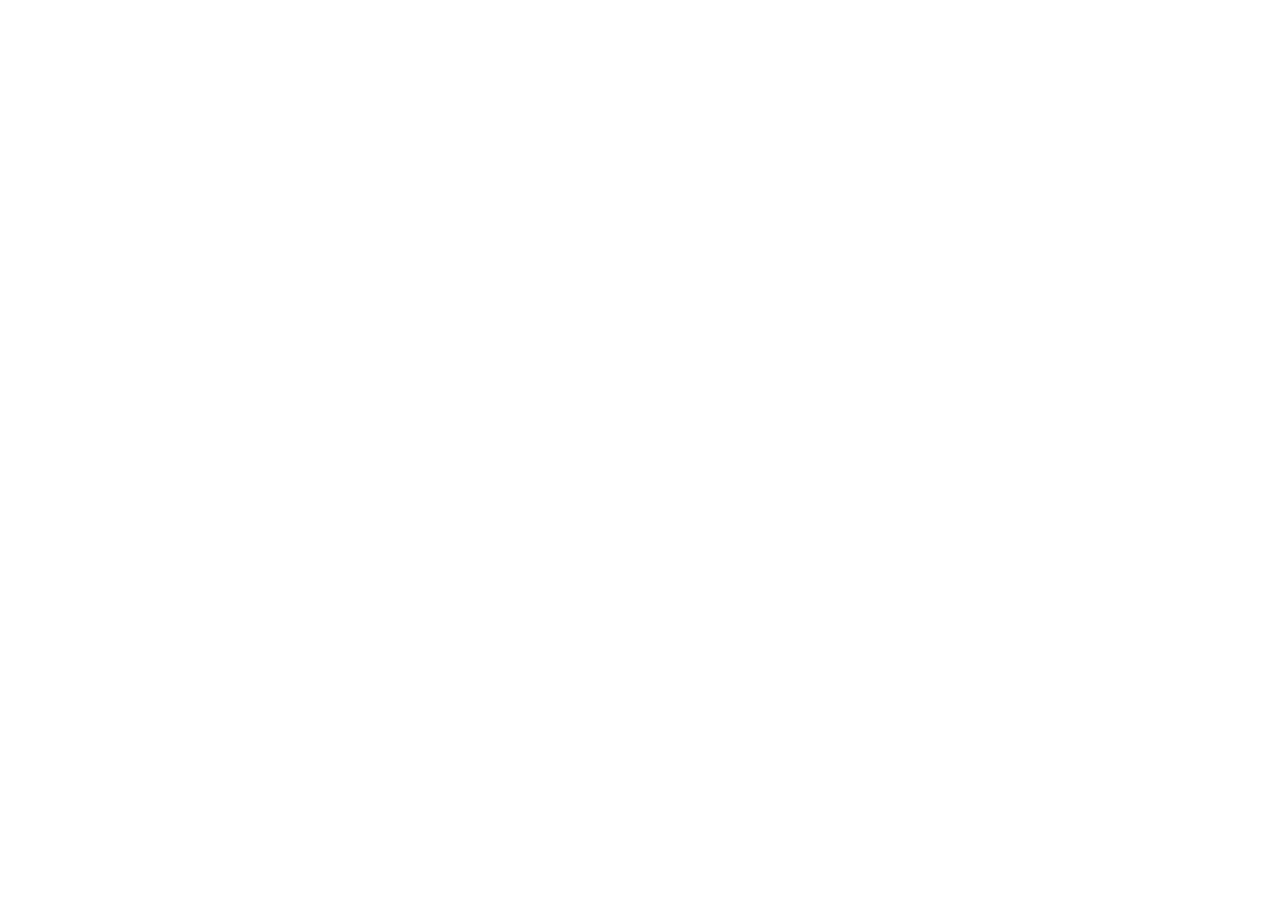
==== commit b5ba966a: "Fix paths for GitHub Pages subdirectory" ====
--- a/index.html
+++ b/index.html
@@ -1 +1 @@
-<!doctype html><html lang=""><head><meta charset="utf-8"><meta http-equiv="X-UA-Compatible" content="IE=edge"><meta name="viewport" content="width=device-width,initial-scale=1"><link rel="icon" href="/favicon.ico"><title>portofolio-v2</title><link href="https://fonts.googleapis.com/css2?family=Poppins:wght@300;400;500;600&display=swap" rel="stylesheet"><script defer="defer" src="/js/chunk-vendors.933e7610.js"></script><script defer="defer" src="/js/app.17717903.js"></script><link href="/css/app.4315a534.css" rel="stylesheet"></head><body><noscript><strong>We're sorry but portofolio-v2 doesn't work properly without JavaScript enabled. Please enable it to continue.</strong></noscript><div id="app"></div></body></html>+<!doctype html><html lang=""><head><meta charset="utf-8"><meta http-equiv="X-UA-Compatible" content="IE=edge"><meta name="viewport" content="width=device-width,initial-scale=1"><link rel="icon" href="/website-portfolio-rian/favicon.ico"><title>portofolio-v2</title><link href="https://fonts.googleapis.com/css2?family=Poppins:wght@300;400;500;600&display=swap" rel="stylesheet"><script defer="defer" src="/website-portfolio-rian/js/chunk-vendors.933e7610.js"></script><script defer="defer" src="/website-portfolio-rian/js/app.17717903.js"></script><link href="/website-portfolio-rian/css/app.4315a534.css" rel="stylesheet"></head><body><noscript><strong>We're sorry but portofolio-v2 doesn't work properly without JavaScript enabled. Please enable it to continue.</strong></noscript><div id="app"></div></body></html>
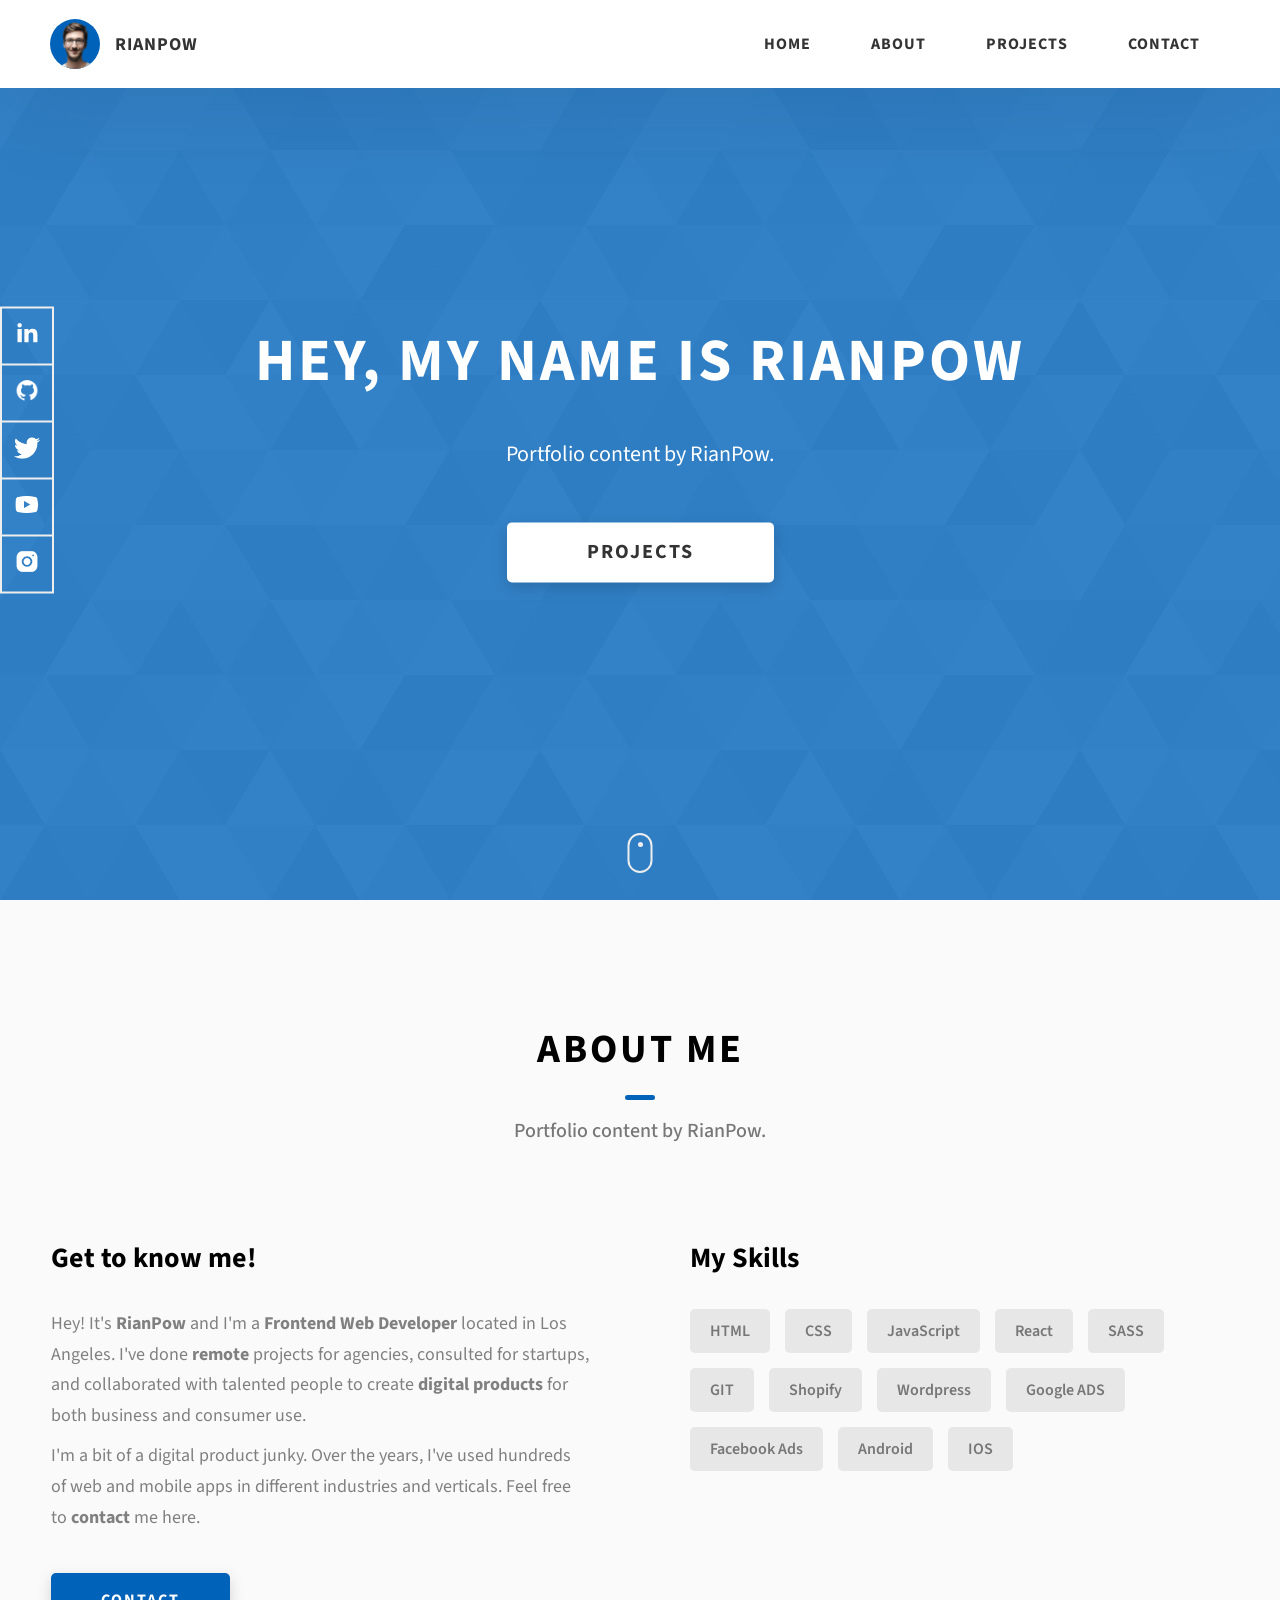
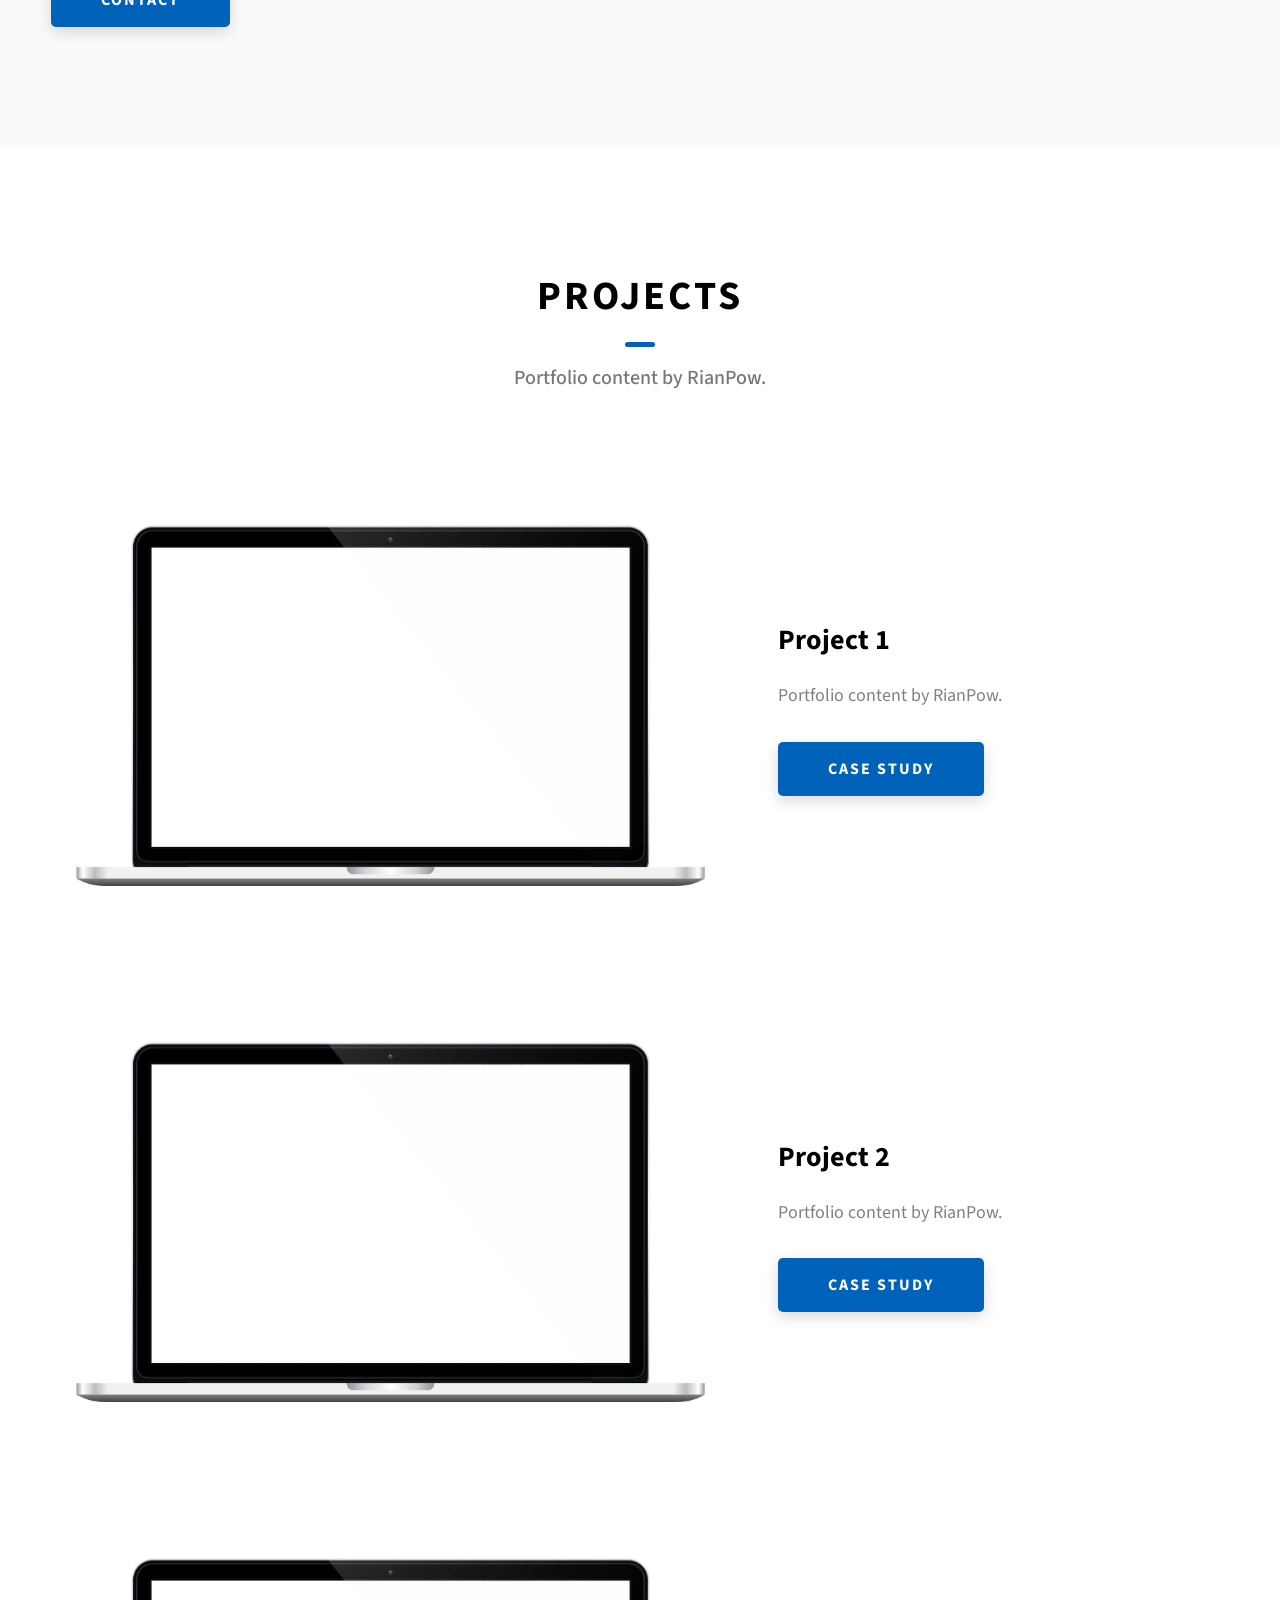
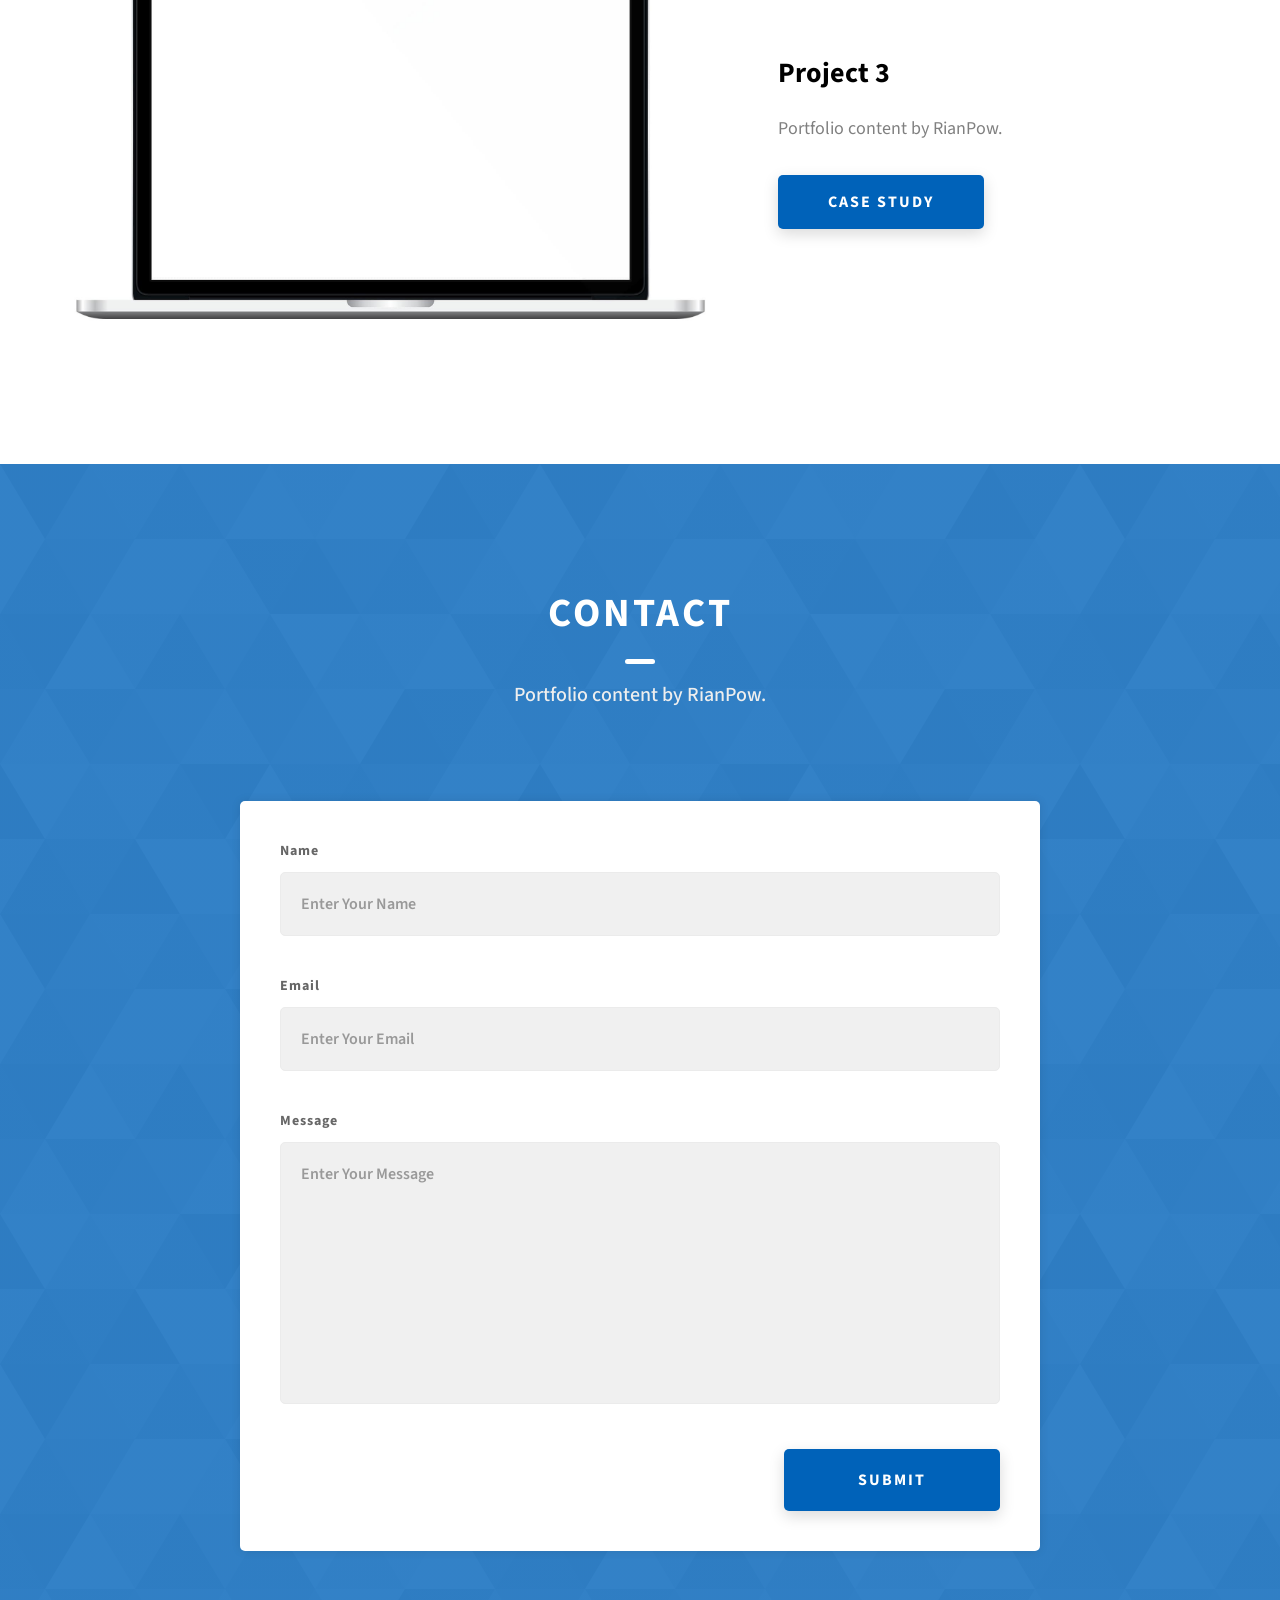
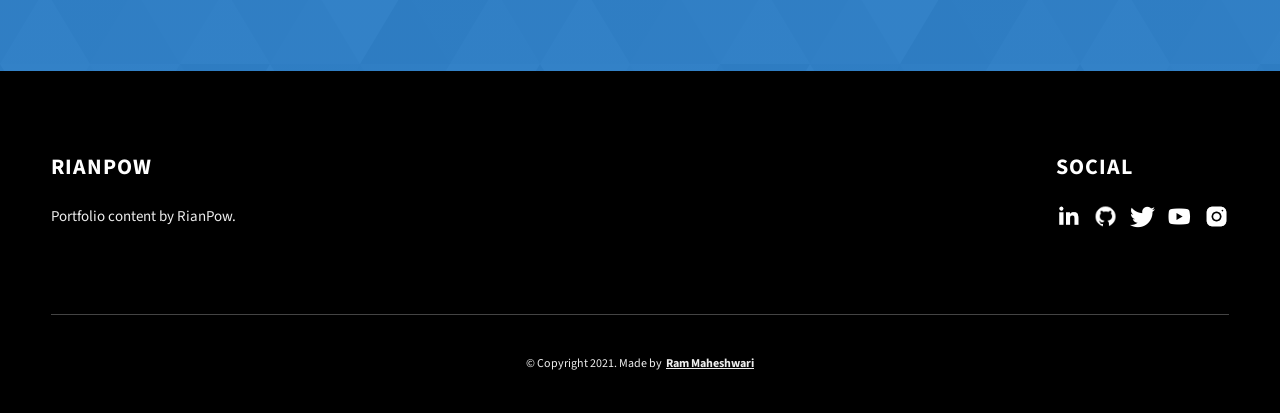
==== commit 0a2a37bc: "Use Dopefolio design with RianPow content" ====
--- a/index.html
+++ b/index.html
@@ -1 +1,392 @@
-<!doctype html><html lang=""><head><meta charset="utf-8"><meta http-equiv="X-UA-Compatible" content="IE=edge"><meta name="viewport" content="width=device-width,initial-scale=1"><link rel="icon" href="/website-portfolio-rian/favicon.ico"><title>portofolio-v2</title><link href="https://fonts.googleapis.com/css2?family=Poppins:wght@300;400;500;600&display=swap" rel="stylesheet"><script defer="defer" src="/website-portfolio-rian/js/chunk-vendors.933e7610.js"></script><script defer="defer" src="/website-portfolio-rian/js/app.17717903.js"></script><link href="/website-portfolio-rian/css/app.4315a534.css" rel="stylesheet"></head><body><noscript><strong>We're sorry but portofolio-v2 doesn't work properly without JavaScript enabled. Please enable it to continue.</strong></noscript><div id="app"></div></body></html>+<!DOCTYPE html>
+<html lang="en">
+  <head>
+    <meta charset="UTF-8" />
+    <meta name="viewport" content="width=device-width, initial-scale=1.0" />
+    <meta http-equiv="X-UA-Compatible" content="ie=edge" />
+    <title>RianPow Portfolio</title>
+    <meta name="description" content="Portfolio Template for Developer" />
+
+    <link rel="stylesheet" href="css/style.css" />
+
+    <link rel="preconnect" href="https://fonts.googleapis.com" />
+    <link rel="preconnect" href="https://fonts.gstatic.com" crossorigin />
+    <link
+      href="https://fonts.googleapis.com/css2?family=Source+Sans+Pro:wght@400;600;700;900&display=swap"
+      rel="stylesheet"
+    />
+  </head>
+  <body>
+    <header class="header">
+      <div class="header__content">
+        <div class="header__logo-container">
+          <div class="header__logo-img-cont">
+            <img
+              src="./assets/png/john-doe.png"
+              alt="Ram Maheshwari Logo Image"
+              class="header__logo-img"
+            />
+          </div>
+          <span class="header__logo-sub">RianPow</span>
+        </div>
+        <div class="header__main">
+          <ul class="header__links">
+            <li class="header__link-wrapper">
+              <a href="./index.html" class="header__link"> Home </a>
+            </li>
+            <li class="header__link-wrapper">
+              <a href="./index.html#about" class="header__link">About </a>
+            </li>
+            <li class="header__link-wrapper">
+              <a href="./index.html#projects" class="header__link">
+                Projects
+              </a>
+            </li>
+            <li class="header__link-wrapper">
+              <a href="./index.html#contact" class="header__link"> Contact </a>
+            </li>
+          </ul>
+          <div class="header__main-ham-menu-cont">
+            <img
+              src="./assets/svg/ham-menu.svg"
+              alt="hamburger menu"
+              class="header__main-ham-menu"
+            />
+            <img
+              src="./assets/svg/ham-menu-close.svg"
+              alt="hamburger menu close"
+              class="header__main-ham-menu-close d-none"
+            />
+          </div>
+        </div>
+      </div>
+      <div class="header__sm-menu">
+        <div class="header__sm-menu-content">
+          <ul class="header__sm-menu-links">
+            <li class="header__sm-menu-link">
+              <a href="./index.html"> Home </a>
+            </li>
+
+            <li class="header__sm-menu-link">
+              <a href="./index.html#about"> About </a>
+            </li>
+
+            <li class="header__sm-menu-link">
+              <a href="./index.html#projects"> Projects </a>
+            </li>
+
+            <li class="header__sm-menu-link">
+              <a href="./index.html#contact"> Contact </a>
+            </li>
+          </ul>
+        </div>
+      </div>
+    </header>
+    <section class="home-hero">
+      <div class="home-hero__content">
+        <h1 class="heading-primary">Hey, My name is RianPow</h1>
+        <div class="home-hero__info">
+          <p class="text-primary">
+            Portfolio content by RianPow.</p>
+        </div>
+        <div class="home-hero__cta">
+          <a href="./#projects" class="btn btn--bg">Projects</a>
+        </div>
+      </div>
+      <div class="home-hero__socials">
+        <div class="home-hero__social">
+          <a href="#" class="home-hero__social-icon-link">
+            <img
+              src="./assets/png/linkedin-ico.png"
+              alt="icon"
+              class="home-hero__social-icon"
+            />
+          </a>
+        </div>
+        <div class="home-hero__social">
+          <a href="#" class="home-hero__social-icon-link">
+            <img
+              src="./assets/png/github-ico.png"
+              alt="icon"
+              class="home-hero__social-icon"
+            />
+          </a>
+        </div>
+        <div class="home-hero__social">
+          <a href="#" class="home-hero__social-icon-link">
+            <img
+              src="./assets/png/twitter-ico.png"
+              alt="icon"
+              class="home-hero__social-icon"
+            />
+          </a>
+        </div>
+        <div class="home-hero__social">
+          <a href="#" class="home-hero__social-icon-link">
+            <img
+              src="./assets/png/yt-ico.png"
+              alt="icon"
+              class="home-hero__social-icon"
+            />
+          </a>
+        </div>
+        <div class="home-hero__social">
+          <a
+            href="#"
+            class="home-hero__social-icon-link home-hero__social-icon-link--bd-none"
+          >
+            <img
+              src="./assets/png/insta-ico.png"
+              alt="icon"
+              class="home-hero__social-icon"
+            />
+          </a>
+        </div>
+      </div>
+      <div class="home-hero__mouse-scroll-cont">
+        <div class="mouse"></div>
+      </div>
+    </section>
+    <section id="about" class="about sec-pad">
+      <div class="main-container">
+        <h2 class="heading heading-sec heading-sec__mb-med">
+          <span class="heading-sec__main">About Me</span>
+          <span class="heading-sec__sub">
+            Portfolio content by RianPow.</span>
+        </h2>
+        <div class="about__content">
+          <div class="about__content-main">
+            <h3 class="about__content-title">Get to know me!</h3>
+            <div class="about__content-details">
+              <p class="about__content-details-para">
+                Hey! It's
+                <strong>RianPow</strong>
+                and I'm a <strong> Frontend Web Developer </strong> located in
+                Los Angeles. I've done
+                <strong> remote </strong>
+                projects for agencies, consulted for startups, and collaborated
+                with talented people to create
+                <strong>digital products </strong>
+                for both business and consumer use.
+              </p>
+              <p class="about__content-details-para">
+                I'm a bit of a digital product junky. Over the years, I've used
+                hundreds of web and mobile apps in different industries and
+                verticals. Feel free to
+                <strong>contact</strong> me here.
+              </p>
+            </div>
+            <a href="./#contact" class="btn btn--med btn--theme dynamicBgClr"
+              >Contact</a
+            >
+          </div>
+          <div class="about__content-skills">
+            <h3 class="about__content-title">My Skills</h3>
+            <div class="skills">
+              <div class="skills__skill">HTML</div>
+              <div class="skills__skill">CSS</div>
+              <div class="skills__skill">JavaScript</div>
+              <div class="skills__skill">React</div>
+              <div class="skills__skill">SASS</div>
+              <div class="skills__skill">GIT</div>
+              <div class="skills__skill">Shopify</div>
+              <div class="skills__skill">Wordpress</div>
+              <div class="skills__skill">Google ADS</div>
+              <div class="skills__skill">Facebook Ads</div>
+              <div class="skills__skill">Android</div>
+              <div class="skills__skill">IOS</div>
+            </div>
+          </div>
+        </div>
+      </div>
+    </section>
+    <section id="projects" class="projects sec-pad">
+      <div class="main-container">
+        <h2 class="heading heading-sec heading-sec__mb-bg">
+          <span class="heading-sec__main">Projects</span>
+          <span class="heading-sec__sub">
+            Portfolio content by RianPow.</span>
+        </h2>
+
+        <div class="projects__content">
+          <div class="projects__row">
+            <div class="projects__row-img-cont">
+              <img
+                src="./assets/jpeg/project-mockup-example.jpeg"
+                alt="Software Screenshot"
+                class="projects__row-img"
+                loading="lazy"
+              />
+            </div>
+            <div class="projects__row-content">
+              <h3 class="projects__row-content-title">Project 1</h3>
+              <p class="projects__row-content-desc">
+                Portfolio content by RianPow.</p>
+              <a
+                href="./project-1.html"
+                class="btn btn--med btn--theme dynamicBgClr"
+                target="_blank"
+                >Case Study</a
+              >
+            </div>
+          </div>
+          <div class="projects__row">
+            <div class="projects__row-img-cont">
+              <img
+                src="./assets/jpeg/project-mockup-example.jpeg"
+                alt="Software Screenshot"
+                class="projects__row-img"
+                loading="lazy"
+              />
+            </div>
+            <div class="projects__row-content">
+              <h3 class="projects__row-content-title">Project 2</h3>
+              <p class="projects__row-content-desc">
+                Portfolio content by RianPow.</p>
+              <a
+                href="./project-2.html"
+                class="btn btn--med btn--theme dynamicBgClr"
+                target="_blank"
+                >Case Study</a
+              >
+            </div>
+          </div>
+          <div class="projects__row">
+            <div class="projects__row-img-cont">
+              <img
+                src="./assets/jpeg/project-mockup-example.jpeg"
+                alt="Software Screenshot"
+                class="projects__row-img"
+                loading="lazy"
+              />
+            </div>
+            <div class="projects__row-content">
+              <h3 class="projects__row-content-title">Project 3</h3>
+              <p class="projects__row-content-desc">
+                Portfolio content by RianPow.</p>
+              <a
+                href="./project-3.html"
+                class="btn btn--med btn--theme dynamicBgClr"
+                target="_blank"
+                >Case Study</a
+              >
+            </div>
+          </div>
+        </div>
+      </div>
+    </section>
+    <section id="contact" class="contact sec-pad dynamicBg">
+      <div class="main-container">
+        <h2 class="heading heading-sec heading-sec__mb-med">
+          <span class="heading-sec__main heading-sec__main--lt">Contact</span>
+          <span class="heading-sec__sub heading-sec__sub--lt">
+            Portfolio content by RianPow.</span>
+        </h2>
+        <div class="contact__form-container">
+          <form action="#" class="contact__form">
+            <div class="contact__form-field">
+              <label class="contact__form-label" for="name">Name</label>
+              <input
+                required
+                placeholder="Enter Your Name"
+                type="text"
+                class="contact__form-input"
+                name="name"
+                id="name"
+              />
+            </div>
+            <div class="contact__form-field">
+              <label class="contact__form-label" for="email">Email</label>
+              <input
+                required
+                placeholder="Enter Your Email"
+                type="text"
+                class="contact__form-input"
+                name="email"
+                id="email"
+              />
+            </div>
+            <div class="contact__form-field">
+              <label class="contact__form-label" for="message">Message</label>
+              <textarea
+                required
+                cols="30"
+                rows="10"
+                class="contact__form-input"
+                placeholder="Enter Your Message"
+                name="message"
+                id="message"
+              ></textarea>
+            </div>
+            <button type="submit" class="btn btn--theme contact__btn">
+              Submit
+            </button>
+          </form>
+        </div>
+      </div>
+    </section>
+    <footer class="main-footer">
+      <div class="main-container">
+        <div class="main-footer__upper">
+          <div class="main-footer__row main-footer__row-1">
+            <h2 class="heading heading-sm main-footer__heading-sm">
+              <span>Social</span>
+            </h2>
+            <div class="main-footer__social-cont">
+              <a target="_blank" rel="noreferrer" href="#">
+                <img
+                  class="main-footer__icon"
+                  src="./assets/png/linkedin-ico.png"
+                  alt="icon"
+                />
+              </a>
+              <a target="_blank" rel="noreferrer" href="#">
+                <img
+                  class="main-footer__icon"
+                  src="./assets/png/github-ico.png"
+                  alt="icon"
+                />
+              </a>
+              <a target="_blank" rel="noreferrer" href="#">
+                <img
+                  class="main-footer__icon"
+                  src="./assets/png/twitter-ico.png"
+                  alt="icon"
+                />
+              </a>
+              <a target="_blank" rel="noreferrer" href="#">
+                <img
+                  class="main-footer__icon"
+                  src="./assets/png/yt-ico.png"
+                  alt="icon"
+                />
+              </a>
+              <a target="_blank" rel="noreferrer" href="#">
+                <img
+                  class="main-footer__icon main-footer__icon--mr-none"
+                  src="./assets/png/insta-ico.png"
+                  alt="icon"
+                />
+              </a>
+            </div>
+          </div>
+          <div class="main-footer__row main-footer__row-2">
+            <h4 class="heading heading-sm text-lt">RianPow</h4>
+            <p class="main-footer__short-desc">
+              Portfolio content by RianPow.</p>
+          </div>
+        </div>
+
+        <!-- If you give me some credit or shoutout here by linking to my website, then it will be a big thing for me and will help me a lot :) -->
+        <div class="main-footer__lower">
+          &copy; Copyright 2021. Made by
+          <a rel="noreferrer" target="_blank" href="https://rammaheshwari.com"
+            >Ram Maheshwari</a
+          >
+        </div>
+      </div>
+    </footer>
+
+    <script src="./index.js"></script>
+  </body>
+</html>
--- a/css/style.css
+++ b/css/style.css
@@ -0,0 +1,704 @@
+/*
+0 - 600px:      Phone
+600 - 900px:    Tablet portrait
+900 - 1200px:   Tablet landscape
+[1200 - 1800] is where our normal styles apply
+1800px + :      Big desktop
+$breakpoint arguement choices:
+- phone
+- tab-port
+- tab-land
+- big-desktop
+
+Inside media queries 1em is always 16px i.e 1em = 16px at every screen size only inside media queries
+*/
+*,
+*::after,
+*::before {
+  margin: 0;
+  padding: 0;
+  box-sizing: inherit;
+  font-family: inherit; }
+
+html {
+  font-size: 62.5%;
+  scroll-behavior: smooth; }
+  @media only screen and (max-width: 75em) {
+    html {
+      font-size: 59%; } }
+  @media only screen and (max-width: 56.25em) {
+    html {
+      font-size: 56%; } }
+  @media only screen and (min-width: 112.5em) {
+    html {
+      font-size: 65%; } }
+
+body {
+  box-sizing: border-box;
+  position: relative;
+  line-height: 1.5;
+  font-family: sans-serif;
+  overflow-x: hidden;
+  overflow-y: scroll;
+  font-family: 'Source Sans Pro', sans-serif; }
+
+a {
+  text-decoration: none;
+  color: inherit; }
+
+li {
+  list-style: none; }
+
+input:focus,
+button:focus,
+a:focus,
+textarea:focus {
+  outline: none; }
+
+button {
+  border: none;
+  cursor: pointer; }
+
+textarea {
+  resize: none; }
+
+.heading-primary {
+  font-size: 6rem;
+  text-transform: uppercase;
+  letter-spacing: 3px;
+  text-align: center; }
+  @media only screen and (max-width: 37.5em) {
+    .heading-primary {
+      font-size: 4.5rem; } }
+
+.heading-sec__mb-bg {
+  margin-bottom: 11rem; }
+  @media only screen and (max-width: 56.25em) {
+    .heading-sec__mb-bg {
+      margin-bottom: 8rem; } }
+
+.heading-sec__mb-med {
+  margin-bottom: 9rem; }
+  @media only screen and (max-width: 56.25em) {
+    .heading-sec__mb-med {
+      margin-bottom: 8rem; } }
+
+.heading-sec__main {
+  display: block;
+  font-size: 4rem;
+  text-transform: uppercase;
+  letter-spacing: 1px;
+  letter-spacing: 3px;
+  text-align: center;
+  margin-bottom: 3.5rem;
+  position: relative; }
+  .heading-sec__main--lt {
+    color: #fff; }
+    .heading-sec__main--lt::after {
+      content: '';
+      background: #fff !important; }
+  .heading-sec__main::after {
+    content: '';
+    position: absolute;
+    top: calc(100% + 1.5rem);
+    height: 5px;
+    width: 3rem;
+    background: #0062b9;
+    left: 50%;
+    transform: translateX(-50%);
+    border-radius: 5px; }
+    @media only screen and (max-width: 37.5em) {
+      .heading-sec__main::after {
+        top: calc(100% + 1.2rem); } }
+
+.heading-sec__sub {
+  display: block;
+  text-align: center;
+  color: #777;
+  font-size: 2rem;
+  font-weight: 500;
+  max-width: 80rem;
+  margin: auto;
+  line-height: 1.6; }
+  @media only screen and (max-width: 37.5em) {
+    .heading-sec__sub {
+      font-size: 1.8rem; } }
+  .heading-sec__sub--lt {
+    color: #eee; }
+
+.heading-sm {
+  font-size: 2.2rem;
+  text-transform: uppercase;
+  letter-spacing: 1px; }
+
+.main-container {
+  max-width: 120rem;
+  margin: auto;
+  width: 92%; }
+
+.btn {
+  background: #fff;
+  color: #333;
+  text-transform: uppercase;
+  letter-spacing: 2px;
+  display: inline-block;
+  font-weight: 700;
+  border-radius: 5px;
+  box-shadow: 0 5px 15px 0 rgba(0, 0, 0, 0.15);
+  transition: transform .3s; }
+  .btn:hover {
+    transform: translateY(-3px); }
+  .btn--bg {
+    padding: 1.5rem 8rem;
+    font-size: 2rem; }
+  .btn--med {
+    padding: 1.5rem 5rem;
+    font-size: 1.6rem; }
+  .btn--theme {
+    background: #0062b9;
+    color: #fff; }
+  .btn--theme-inv {
+    color: #0062b9;
+    background: #fff;
+    border: 2px solid #0062b9;
+    box-shadow: none;
+    padding: calc(1.5rem - 2px) calc(5rem - 2px); }
+
+.sec-pad {
+  padding: 12rem 0; }
+  @media only screen and (max-width: 56.25em) {
+    .sec-pad {
+      padding: 8rem 0; } }
+
+.text-primary {
+  color: #fff;
+  font-size: 2.2rem;
+  text-align: center;
+  width: 100%;
+  line-height: 1.6; }
+  @media only screen and (max-width: 37.5em) {
+    .text-primary {
+      font-size: 2rem; } }
+
+.d-none {
+  display: none; }
+
+.home-hero {
+  color: #fff;
+  background: linear-gradient(to right, rgba(0, 98, 185, 0.8), rgba(0, 98, 185, 0.8)), url(../../assets/svg/common-bg.svg);
+  background-position: center;
+  height: 100vh;
+  min-height: 80rem;
+  max-height: 120rem;
+  position: relative; }
+  @media only screen and (max-width: 37.5em) {
+    .home-hero {
+      height: unset;
+      min-height: unset; } }
+  .home-hero__socials {
+    position: absolute;
+    top: 50%;
+    border: 2px solid #eee;
+    border-left: 2px solid #eee;
+    transform: translateY(-50%); }
+    @media only screen and (max-width: 56.25em) {
+      .home-hero__socials {
+        display: none; } }
+  .home-hero__mouse-scroll-cont {
+    position: absolute;
+    bottom: 3%;
+    left: 50%;
+    transform: translateX(-50%); }
+    @media only screen and (max-width: 37.5em) {
+      .home-hero__mouse-scroll-cont {
+        display: none; } }
+  .home-hero__social {
+    width: 5rem; }
+  .home-hero__social-icon-link {
+    width: 100%;
+    display: block;
+    padding: 1.2rem;
+    border-bottom: 2px solid #eee;
+    transition: background .3s; }
+    .home-hero__social-icon-link:hover {
+      background: rgba(255, 255, 255, 0.1); }
+    .home-hero__social-icon-link--bd-none {
+      border-bottom: 0; }
+  .home-hero__social-icon {
+    width: 100%; }
+  .home-hero__content {
+    position: absolute;
+    top: 50%;
+    left: 50%;
+    transform: translate(-50%, -50%);
+    max-width: 90rem;
+    width: 92%; }
+    @media only screen and (max-width: 37.5em) {
+      .home-hero__content {
+        padding: 19rem 0 13rem 0;
+        margin: auto;
+        position: static;
+        transform: translate(0, 0); } }
+  .home-hero__info {
+    margin: 3rem auto 0 auto;
+    max-width: 80rem; }
+  .home-hero__cta {
+    margin-top: 5rem;
+    text-align: center; }
+
+.about {
+  background: #fafafa; }
+  .about__content {
+    display: grid;
+    grid-template-columns: 1fr 1fr;
+    grid-gap: 10rem; }
+    @media only screen and (max-width: 56.25em) {
+      .about__content {
+        grid-template-columns: 1fr;
+        grid-gap: 8rem; } }
+    .about__content-title {
+      font-weight: 700;
+      font-size: 2.8rem;
+      margin-bottom: 3rem; }
+      @media only screen and (max-width: 37.5em) {
+        .about__content-title {
+          font-size: 2.4rem; } }
+    .about__content-details-para {
+      font-size: 1.8rem;
+      color: grey;
+      max-width: 60rem;
+      line-height: 1.7;
+      margin-bottom: 1rem; }
+      .about__content-details-para--hl {
+        font-weight: 700;
+        margin: 0 3px; }
+      .about__content-details-para:last-child {
+        margin-bottom: 4rem; }
+
+.projects__row {
+  display: grid;
+  grid-template-columns: 1.5fr 1fr;
+  grid-gap: 5rem;
+  margin-bottom: 11rem; }
+  @media only screen and (max-width: 56.25em) {
+    .projects__row {
+      grid-template-columns: 1fr;
+      grid-gap: 2rem;
+      margin-bottom: 8rem; } }
+  @media only screen and (max-width: 56.25em) {
+    .projects__row {
+      text-align: center; } }
+  .projects__row:last-child {
+    margin-bottom: 0; }
+  .projects__row-img-cont {
+    overflow: hidden; }
+  .projects__row-img {
+    width: 100%;
+    display: block;
+    object-fit: cover; }
+  .projects__row-content {
+    padding: 2rem 0;
+    display: flex;
+    justify-content: center;
+    flex-direction: column;
+    align-items: flex-start; }
+    @media only screen and (max-width: 56.25em) {
+      .projects__row-content {
+        align-items: center; } }
+    .projects__row-content-title {
+      font-weight: 700;
+      font-size: 2.8rem;
+      margin-bottom: 2rem; }
+      @media only screen and (max-width: 37.5em) {
+        .projects__row-content-title {
+          font-size: 2.4rem; } }
+    .projects__row-content-desc {
+      font-size: 1.8rem;
+      color: grey;
+      max-width: 60rem;
+      line-height: 1.7;
+      margin-bottom: 3rem; }
+      @media only screen and (max-width: 37.5em) {
+        .projects__row-content-desc {
+          font-size: 1.7rem; } }
+
+.contact {
+  background: linear-gradient(to right, rgba(0, 98, 185, 0.8), rgba(0, 98, 185, 0.8)), url(../../assets/svg/common-bg.svg);
+  background-size: cover;
+  background-position: center; }
+  .contact__form-container {
+    box-shadow: 0 0 10px rgba(0, 0, 0, 0.1);
+    background: white;
+    padding: 4rem;
+    margin-top: 6rem;
+    max-width: 80rem;
+    text-align: right;
+    width: 95%;
+    border-radius: 5px;
+    margin: 5rem auto 0 auto; }
+    @media only screen and (max-width: 37.5em) {
+      .contact__form-container {
+        padding: 3rem; } }
+  .contact__form-field {
+    margin-bottom: 4rem; }
+    @media only screen and (max-width: 37.5em) {
+      .contact__form-field {
+        margin-bottom: 3rem; } }
+  .contact__form-label {
+    color: #666;
+    font-size: 1.4rem;
+    letter-spacing: 1px;
+    font-weight: 700;
+    margin-bottom: 1rem;
+    display: block;
+    text-align: left; }
+  .contact__form-input {
+    color: #333;
+    padding: 2rem;
+    width: 100%;
+    border: 1px solid #ebebeb;
+    font-size: 1.6rem;
+    letter-spacing: 0px;
+    background: #f0f0f0;
+    border-radius: 5px;
+    font-weight: 600;
+    /* Code for Modern Browsers */
+    /* Code for WebKit, Blink, Edge */
+    /* Code for Internet Explorer 10-11 */
+    /* Code for Microsoft Edge */
+    /* Code for Mozilla Firefox 4 to 18 */
+    /* Code for Mozilla Firefox 19+ */ }
+    .contact__form-input::placeholder {
+      color: #999;
+      font-weight: 600;
+      font-size: 1.6rem; }
+    .contact__form-input::-webkit-input-placeholder {
+      color: #999;
+      font-weight: 600;
+      font-size: 1.6rem; }
+    .contact__form-input:-ms-input-placeholder {
+      color: #999;
+      font-weight: 600;
+      font-size: 1.6rem; }
+    .contact__form-input::-ms-input-placeholder {
+      color: #999;
+      font-weight: 600;
+      font-size: 1.6rem; }
+    .contact__form-input:-moz-placeholder {
+      opacity: 1;
+      color: #999;
+      font-weight: 600;
+      font-size: 1.6rem; }
+    .contact__form-input::-moz-placeholder {
+      opacity: 1;
+      color: #999;
+      font-weight: 600;
+      font-size: 1.6rem; }
+  .contact__btn {
+    width: 30%;
+    padding: 2rem 4rem;
+    font-size: 1.6rem; }
+    @media only screen and (max-width: 37.5em) {
+      .contact__btn {
+        width: 100%; } }
+
+.project-cs-hero {
+  color: #fff;
+  background: linear-gradient(to right, rgba(0, 98, 185, 0.8), rgba(0, 98, 185, 0.8)), url(../../assets/svg/common-bg.svg);
+  background-size: cover;
+  background-position: center;
+  position: relative; }
+  @media only screen and (max-width: 37.5em) {
+    .project-cs-hero {
+      height: unset;
+      min-height: unset; } }
+  .project-cs-hero__content {
+    padding: 25rem 0 17rem 0;
+    max-width: 90rem;
+    width: 92%;
+    margin: auto; }
+    @media only screen and (max-width: 37.5em) {
+      .project-cs-hero__content {
+        padding: 19rem 0 13rem 0;
+        margin: auto;
+        position: static;
+        transform: translate(0, 0); } }
+  .project-cs-hero__info {
+    margin: 3rem auto 0 auto;
+    max-width: 80rem; }
+  .project-cs-hero__cta {
+    margin-top: 5rem;
+    text-align: center; }
+
+.project-details__content {
+  padding: 8rem 0;
+  max-width: 90rem;
+  margin: auto; }
+  .project-details__content-title {
+    font-weight: 700;
+    font-size: 2.8rem;
+    margin-bottom: 3rem; }
+    @media only screen and (max-width: 37.5em) {
+      .project-details__content-title {
+        font-size: 2.4rem; } }
+
+.project-details__showcase-img-cont {
+  width: 100%;
+  margin-bottom: 6rem; }
+
+.project-details__showcase-img {
+  width: 100%; }
+
+.project-details__content-main {
+  width: 100%;
+  max-width: 70rem;
+  margin: auto; }
+
+.project-details__desc {
+  margin: 0 0 7rem 0; }
+  .project-details__desc-para {
+    font-size: 1.8rem;
+    line-height: 1.7;
+    color: grey;
+    margin-bottom: 2rem; }
+
+.project-details__tools-used {
+  margin: 0 0 7rem 0; }
+  .project-details__tools-used-list {
+    display: flex;
+    flex-wrap: wrap; }
+  .project-details__tools-used-item {
+    padding: 1rem 2rem;
+    margin-bottom: 1.5rem;
+    margin-right: 1.5rem;
+    font-size: 1.6rem;
+    background: rgba(153, 153, 153, 0.2);
+    border-radius: 5px;
+    font-weight: 600;
+    color: #777; }
+
+.project-details__links {
+  margin: 0 0; }
+  .project-details__links-btn {
+    margin-right: 2rem; }
+    @media only screen and (max-width: 37.5em) {
+      .project-details__links-btn {
+        margin-right: 0;
+        width: 70%;
+        margin-bottom: 2rem;
+        text-align: center; } }
+    .project-details__links-btn:last-child {
+      margin: 0; }
+      @media only screen and (max-width: 37.5em) {
+        .project-details__links-btn:last-child {
+          margin: 0; } }
+
+.header {
+  position: fixed;
+  width: 100%;
+  z-index: 1000;
+  background: #000;
+  background: #fff;
+  box-shadow: 0 10px 100px rgba(0, 0, 0, 0.1); }
+  .header__content {
+    display: flex;
+    align-items: center;
+    justify-content: space-between;
+    padding: 1rem 5rem; }
+    @media only screen and (max-width: 56.25em) {
+      .header__content {
+        padding: 0 2rem; } }
+  .header__logo-container {
+    display: flex;
+    align-items: center;
+    cursor: pointer;
+    color: #333;
+    transition: color .3s; }
+    .header__logo-container:hover {
+      color: #0062b9; }
+  .header__logo-img-cont {
+    width: 5rem;
+    height: 5rem;
+    border-radius: 50px;
+    overflow: hidden;
+    margin-right: 1.5rem;
+    background: #0062b9; }
+    @media only screen and (max-width: 56.25em) {
+      .header__logo-img-cont {
+        width: 4.5rem;
+        height: 4.5rem;
+        margin-right: 1.2rem; } }
+  .header__logo-img {
+    width: 100%;
+    height: 100%;
+    object-fit: cover;
+    object-position: center;
+    display: block; }
+  .header__logo-sub {
+    font-size: 1.8rem;
+    text-transform: uppercase;
+    font-weight: 700;
+    letter-spacing: 1px; }
+  .header__links {
+    display: flex; }
+    @media only screen and (max-width: 37.5em) {
+      .header__links {
+        display: none; } }
+  .header__link {
+    padding: 2.2rem 3rem;
+    display: inline-block;
+    font-size: 1.6rem;
+    color: #333;
+    text-transform: uppercase;
+    letter-spacing: 1px;
+    font-weight: 700;
+    transition: color .3s; }
+    .header__link:hover {
+      color: #0062b9; }
+    @media only screen and (max-width: 56.25em) {
+      .header__link {
+        padding: 3rem 1.8rem;
+        font-size: 1.5rem; } }
+  .header__main-ham-menu-cont {
+    display: none;
+    width: 3rem;
+    padding: 2.2rem 0; }
+    @media only screen and (max-width: 37.5em) {
+      .header__main-ham-menu-cont {
+        display: block; } }
+  .header__main-ham-menu {
+    width: 100%; }
+  .header__main-ham-menu-close {
+    width: 100%; }
+  .header__sm-menu {
+    background: #fff;
+    position: absolute;
+    width: 100%;
+    top: 100%;
+    visibility: hidden;
+    opacity: 0;
+    transition: all .3s;
+    box-shadow: 0px 5px 5px 0px rgba(0, 0, 0, 0.1);
+    -webkit-box-shadow: 0px 5px 5px 0px rgba(0, 0, 0, 0.1);
+    -moz-box-shadow: 0px 5px 5px 0px rgba(0, 0, 0, 0.1); }
+    .header__sm-menu--active {
+      visibility: hidden;
+      opacity: 0; }
+      @media only screen and (max-width: 37.5em) {
+        .header__sm-menu--active {
+          visibility: visible;
+          opacity: 1; } }
+  .header__sm-menu-link a {
+    display: block;
+    text-decoration: none;
+    padding: 2.5rem 3rem;
+    font-size: 1.6rem;
+    color: #333;
+    text-align: right;
+    border-bottom: 1px solid #eee;
+    font-weight: 700;
+    text-transform: uppercase;
+    letter-spacing: 2px;
+    transition: color .3s; }
+    .header__sm-menu-link a:hover {
+      color: #0062b9; }
+  .header__sm-menu-link:first-child a {
+    border-top: 1px solid #eee; }
+  .header__sm-menu-link-last {
+    border-bottom: 0; }
+
+.main-footer {
+  background: #000;
+  color: #fff; }
+  .main-footer__upper {
+    display: flex;
+    justify-content: space-between;
+    padding: 8rem 0; }
+    @media only screen and (max-width: 56.25em) {
+      .main-footer__upper {
+        padding: 6rem 0; } }
+    @media only screen and (max-width: 37.5em) {
+      .main-footer__upper {
+        display: block; } }
+  .main-footer__row-1 {
+    order: 2; }
+    @media only screen and (max-width: 56.25em) {
+      .main-footer__row-1 {
+        margin-bottom: 5rem; } }
+  .main-footer__row-2 {
+    width: 40%;
+    order: 1;
+    max-width: 50rem; }
+    @media only screen and (max-width: 56.25em) {
+      .main-footer__row-2 {
+        width: 100%; } }
+  .main-footer__short-desc {
+    margin-top: 2rem;
+    color: #eee;
+    font-size: 1.5rem;
+    line-height: 1.7; }
+  .main-footer__social-cont {
+    margin-top: 2rem; }
+  .main-footer__icon {
+    margin-right: 1rem;
+    width: 2.5rem; }
+    .main-footer__icon--mr-none {
+      margin-right: 0; }
+  .main-footer__lower {
+    padding: 4rem 0;
+    border-top: 1px solid #444;
+    color: #eee;
+    font-size: 1.2rem;
+    text-align: left;
+    text-align: center; }
+    .main-footer__lower a {
+      text-decoration: underline;
+      font-weight: bold;
+      margin-left: 2px; }
+    @media only screen and (max-width: 56.25em) {
+      .main-footer__lower {
+        padding: 3.5rem 0; } }
+
+.skills {
+  display: flex;
+  flex-wrap: wrap; }
+  .skills__skill {
+    padding: 1rem 2rem;
+    margin-bottom: 1.5rem;
+    margin-right: 1.5rem;
+    font-size: 1.6rem;
+    background: rgba(153, 153, 153, 0.2);
+    border-radius: 5px;
+    font-weight: 600;
+    color: #777; }
+
+.mouse {
+  width: 25px;
+  height: 40px;
+  border: 2px solid #eee;
+  border-radius: 60px;
+  position: relative;
+  overflow: hidden; }
+  .mouse::before {
+    content: '';
+    width: 5px;
+    height: 5px;
+    position: absolute;
+    top: 7px;
+    left: 50%;
+    transform: translateX(-50%);
+    background-color: #eee;
+    border-radius: 50%;
+    opacity: 1;
+    animation: wheel 1.3s infinite;
+    -webkit-animation: wheel 1.3s infinite; }
+
+@keyframes wheel {
+  to {
+    opacity: 0;
+    top: 27px; } }
+
+@-webkit-keyframes wheel {
+  to {
+    opacity: 0;
+    top: 27px; } }
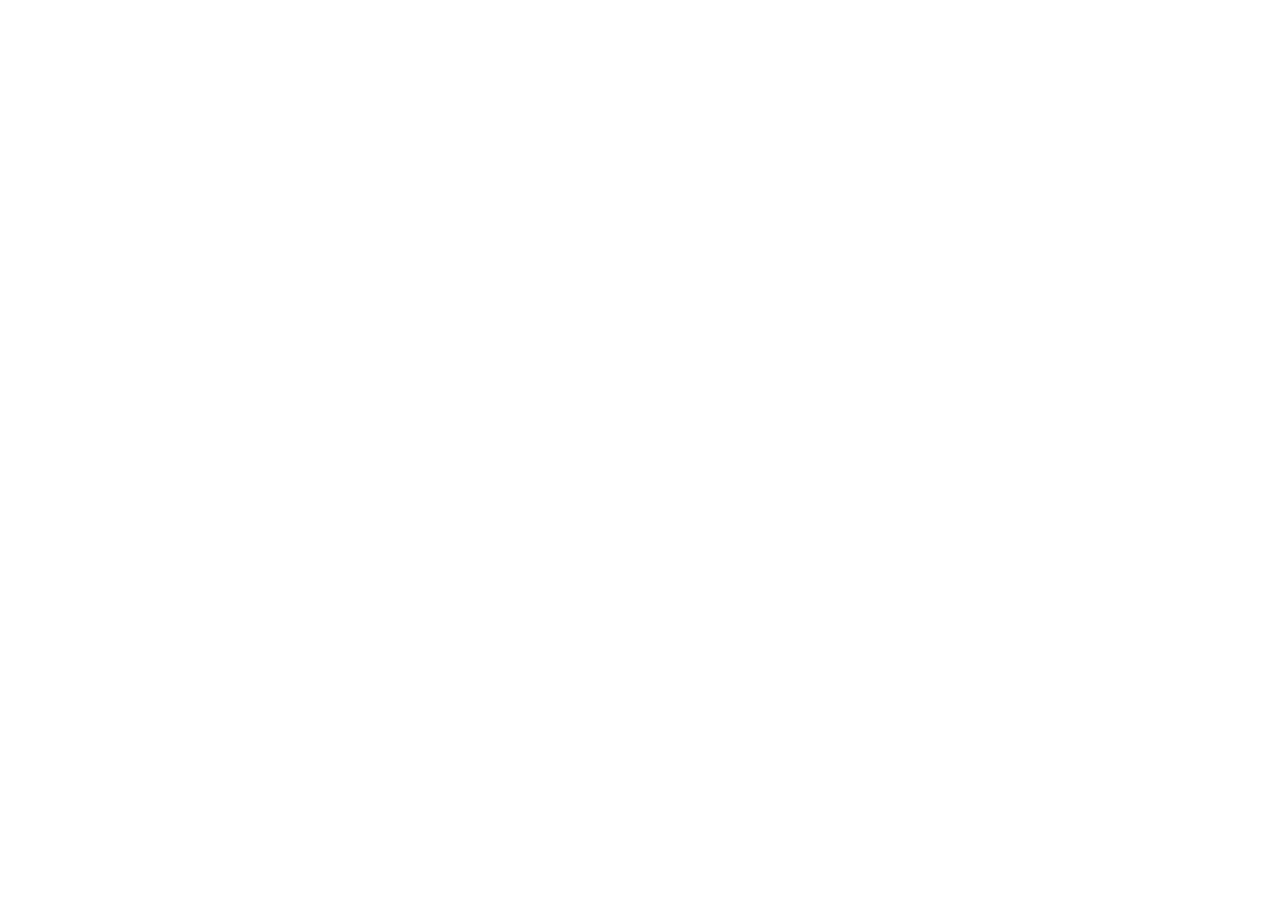
==== commit 5b81a285: "Revert to previous portfolio design" ====
--- a/index.html
+++ b/index.html
@@ -1,392 +1 @@
-<!DOCTYPE html>
-<html lang="en">
-  <head>
-    <meta charset="UTF-8" />
-    <meta name="viewport" content="width=device-width, initial-scale=1.0" />
-    <meta http-equiv="X-UA-Compatible" content="ie=edge" />
-    <title>RianPow Portfolio</title>
-    <meta name="description" content="Portfolio Template for Developer" />
-
-    <link rel="stylesheet" href="css/style.css" />
-
-    <link rel="preconnect" href="https://fonts.googleapis.com" />
-    <link rel="preconnect" href="https://fonts.gstatic.com" crossorigin />
-    <link
-      href="https://fonts.googleapis.com/css2?family=Source+Sans+Pro:wght@400;600;700;900&display=swap"
-      rel="stylesheet"
-    />
-  </head>
-  <body>
-    <header class="header">
-      <div class="header__content">
-        <div class="header__logo-container">
-          <div class="header__logo-img-cont">
-            <img
-              src="./assets/png/john-doe.png"
-              alt="Ram Maheshwari Logo Image"
-              class="header__logo-img"
-            />
-          </div>
-          <span class="header__logo-sub">RianPow</span>
-        </div>
-        <div class="header__main">
-          <ul class="header__links">
-            <li class="header__link-wrapper">
-              <a href="./index.html" class="header__link"> Home </a>
-            </li>
-            <li class="header__link-wrapper">
-              <a href="./index.html#about" class="header__link">About </a>
-            </li>
-            <li class="header__link-wrapper">
-              <a href="./index.html#projects" class="header__link">
-                Projects
-              </a>
-            </li>
-            <li class="header__link-wrapper">
-              <a href="./index.html#contact" class="header__link"> Contact </a>
-            </li>
-          </ul>
-          <div class="header__main-ham-menu-cont">
-            <img
-              src="./assets/svg/ham-menu.svg"
-              alt="hamburger menu"
-              class="header__main-ham-menu"
-            />
-            <img
-              src="./assets/svg/ham-menu-close.svg"
-              alt="hamburger menu close"
-              class="header__main-ham-menu-close d-none"
-            />
-          </div>
-        </div>
-      </div>
-      <div class="header__sm-menu">
-        <div class="header__sm-menu-content">
-          <ul class="header__sm-menu-links">
-            <li class="header__sm-menu-link">
-              <a href="./index.html"> Home </a>
-            </li>
-
-            <li class="header__sm-menu-link">
-              <a href="./index.html#about"> About </a>
-            </li>
-
-            <li class="header__sm-menu-link">
-              <a href="./index.html#projects"> Projects </a>
-            </li>
-
-            <li class="header__sm-menu-link">
-              <a href="./index.html#contact"> Contact </a>
-            </li>
-          </ul>
-        </div>
-      </div>
-    </header>
-    <section class="home-hero">
-      <div class="home-hero__content">
-        <h1 class="heading-primary">Hey, My name is RianPow</h1>
-        <div class="home-hero__info">
-          <p class="text-primary">
-            Portfolio content by RianPow.</p>
-        </div>
-        <div class="home-hero__cta">
-          <a href="./#projects" class="btn btn--bg">Projects</a>
-        </div>
-      </div>
-      <div class="home-hero__socials">
-        <div class="home-hero__social">
-          <a href="#" class="home-hero__social-icon-link">
-            <img
-              src="./assets/png/linkedin-ico.png"
-              alt="icon"
-              class="home-hero__social-icon"
-            />
-          </a>
-        </div>
-        <div class="home-hero__social">
-          <a href="#" class="home-hero__social-icon-link">
-            <img
-              src="./assets/png/github-ico.png"
-              alt="icon"
-              class="home-hero__social-icon"
-            />
-          </a>
-        </div>
-        <div class="home-hero__social">
-          <a href="#" class="home-hero__social-icon-link">
-            <img
-              src="./assets/png/twitter-ico.png"
-              alt="icon"
-              class="home-hero__social-icon"
-            />
-          </a>
-        </div>
-        <div class="home-hero__social">
-          <a href="#" class="home-hero__social-icon-link">
-            <img
-              src="./assets/png/yt-ico.png"
-              alt="icon"
-              class="home-hero__social-icon"
-            />
-          </a>
-        </div>
-        <div class="home-hero__social">
-          <a
-            href="#"
-            class="home-hero__social-icon-link home-hero__social-icon-link--bd-none"
-          >
-            <img
-              src="./assets/png/insta-ico.png"
-              alt="icon"
-              class="home-hero__social-icon"
-            />
-          </a>
-        </div>
-      </div>
-      <div class="home-hero__mouse-scroll-cont">
-        <div class="mouse"></div>
-      </div>
-    </section>
-    <section id="about" class="about sec-pad">
-      <div class="main-container">
-        <h2 class="heading heading-sec heading-sec__mb-med">
-          <span class="heading-sec__main">About Me</span>
-          <span class="heading-sec__sub">
-            Portfolio content by RianPow.</span>
-        </h2>
-        <div class="about__content">
-          <div class="about__content-main">
-            <h3 class="about__content-title">Get to know me!</h3>
-            <div class="about__content-details">
-              <p class="about__content-details-para">
-                Hey! It's
-                <strong>RianPow</strong>
-                and I'm a <strong> Frontend Web Developer </strong> located in
-                Los Angeles. I've done
-                <strong> remote </strong>
-                projects for agencies, consulted for startups, and collaborated
-                with talented people to create
-                <strong>digital products </strong>
-                for both business and consumer use.
-              </p>
-              <p class="about__content-details-para">
-                I'm a bit of a digital product junky. Over the years, I've used
-                hundreds of web and mobile apps in different industries and
-                verticals. Feel free to
-                <strong>contact</strong> me here.
-              </p>
-            </div>
-            <a href="./#contact" class="btn btn--med btn--theme dynamicBgClr"
-              >Contact</a
-            >
-          </div>
-          <div class="about__content-skills">
-            <h3 class="about__content-title">My Skills</h3>
-            <div class="skills">
-              <div class="skills__skill">HTML</div>
-              <div class="skills__skill">CSS</div>
-              <div class="skills__skill">JavaScript</div>
-              <div class="skills__skill">React</div>
-              <div class="skills__skill">SASS</div>
-              <div class="skills__skill">GIT</div>
-              <div class="skills__skill">Shopify</div>
-              <div class="skills__skill">Wordpress</div>
-              <div class="skills__skill">Google ADS</div>
-              <div class="skills__skill">Facebook Ads</div>
-              <div class="skills__skill">Android</div>
-              <div class="skills__skill">IOS</div>
-            </div>
-          </div>
-        </div>
-      </div>
-    </section>
-    <section id="projects" class="projects sec-pad">
-      <div class="main-container">
-        <h2 class="heading heading-sec heading-sec__mb-bg">
-          <span class="heading-sec__main">Projects</span>
-          <span class="heading-sec__sub">
-            Portfolio content by RianPow.</span>
-        </h2>
-
-        <div class="projects__content">
-          <div class="projects__row">
-            <div class="projects__row-img-cont">
-              <img
-                src="./assets/jpeg/project-mockup-example.jpeg"
-                alt="Software Screenshot"
-                class="projects__row-img"
-                loading="lazy"
-              />
-            </div>
-            <div class="projects__row-content">
-              <h3 class="projects__row-content-title">Project 1</h3>
-              <p class="projects__row-content-desc">
-                Portfolio content by RianPow.</p>
-              <a
-                href="./project-1.html"
-                class="btn btn--med btn--theme dynamicBgClr"
-                target="_blank"
-                >Case Study</a
-              >
-            </div>
-          </div>
-          <div class="projects__row">
-            <div class="projects__row-img-cont">
-              <img
-                src="./assets/jpeg/project-mockup-example.jpeg"
-                alt="Software Screenshot"
-                class="projects__row-img"
-                loading="lazy"
-              />
-            </div>
-            <div class="projects__row-content">
-              <h3 class="projects__row-content-title">Project 2</h3>
-              <p class="projects__row-content-desc">
-                Portfolio content by RianPow.</p>
-              <a
-                href="./project-2.html"
-                class="btn btn--med btn--theme dynamicBgClr"
-                target="_blank"
-                >Case Study</a
-              >
-            </div>
-          </div>
-          <div class="projects__row">
-            <div class="projects__row-img-cont">
-              <img
-                src="./assets/jpeg/project-mockup-example.jpeg"
-                alt="Software Screenshot"
-                class="projects__row-img"
-                loading="lazy"
-              />
-            </div>
-            <div class="projects__row-content">
-              <h3 class="projects__row-content-title">Project 3</h3>
-              <p class="projects__row-content-desc">
-                Portfolio content by RianPow.</p>
-              <a
-                href="./project-3.html"
-                class="btn btn--med btn--theme dynamicBgClr"
-                target="_blank"
-                >Case Study</a
-              >
-            </div>
-          </div>
-        </div>
-      </div>
-    </section>
-    <section id="contact" class="contact sec-pad dynamicBg">
-      <div class="main-container">
-        <h2 class="heading heading-sec heading-sec__mb-med">
-          <span class="heading-sec__main heading-sec__main--lt">Contact</span>
-          <span class="heading-sec__sub heading-sec__sub--lt">
-            Portfolio content by RianPow.</span>
-        </h2>
-        <div class="contact__form-container">
-          <form action="#" class="contact__form">
-            <div class="contact__form-field">
-              <label class="contact__form-label" for="name">Name</label>
-              <input
-                required
-                placeholder="Enter Your Name"
-                type="text"
-                class="contact__form-input"
-                name="name"
-                id="name"
-              />
-            </div>
-            <div class="contact__form-field">
-              <label class="contact__form-label" for="email">Email</label>
-              <input
-                required
-                placeholder="Enter Your Email"
-                type="text"
-                class="contact__form-input"
-                name="email"
-                id="email"
-              />
-            </div>
-            <div class="contact__form-field">
-              <label class="contact__form-label" for="message">Message</label>
-              <textarea
-                required
-                cols="30"
-                rows="10"
-                class="contact__form-input"
-                placeholder="Enter Your Message"
-                name="message"
-                id="message"
-              ></textarea>
-            </div>
-            <button type="submit" class="btn btn--theme contact__btn">
-              Submit
-            </button>
-          </form>
-        </div>
-      </div>
-    </section>
-    <footer class="main-footer">
-      <div class="main-container">
-        <div class="main-footer__upper">
-          <div class="main-footer__row main-footer__row-1">
-            <h2 class="heading heading-sm main-footer__heading-sm">
-              <span>Social</span>
-            </h2>
-            <div class="main-footer__social-cont">
-              <a target="_blank" rel="noreferrer" href="#">
-                <img
-                  class="main-footer__icon"
-                  src="./assets/png/linkedin-ico.png"
-                  alt="icon"
-                />
-              </a>
-              <a target="_blank" rel="noreferrer" href="#">
-                <img
-                  class="main-footer__icon"
-                  src="./assets/png/github-ico.png"
-                  alt="icon"
-                />
-              </a>
-              <a target="_blank" rel="noreferrer" href="#">
-                <img
-                  class="main-footer__icon"
-                  src="./assets/png/twitter-ico.png"
-                  alt="icon"
-                />
-              </a>
-              <a target="_blank" rel="noreferrer" href="#">
-                <img
-                  class="main-footer__icon"
-                  src="./assets/png/yt-ico.png"
-                  alt="icon"
-                />
-              </a>
-              <a target="_blank" rel="noreferrer" href="#">
-                <img
-                  class="main-footer__icon main-footer__icon--mr-none"
-                  src="./assets/png/insta-ico.png"
-                  alt="icon"
-                />
-              </a>
-            </div>
-          </div>
-          <div class="main-footer__row main-footer__row-2">
-            <h4 class="heading heading-sm text-lt">RianPow</h4>
-            <p class="main-footer__short-desc">
-              Portfolio content by RianPow.</p>
-          </div>
-        </div>
-
-        <!-- If you give me some credit or shoutout here by linking to my website, then it will be a big thing for me and will help me a lot :) -->
-        <div class="main-footer__lower">
-          &copy; Copyright 2021. Made by
-          <a rel="noreferrer" target="_blank" href="https://rammaheshwari.com"
-            >Ram Maheshwari</a
-          >
-        </div>
-      </div>
-    </footer>
-
-    <script src="./index.js"></script>
-  </body>
-</html>
+<!doctype html><html lang=""><head><meta charset="utf-8"><meta http-equiv="X-UA-Compatible" content="IE=edge"><meta name="viewport" content="width=device-width,initial-scale=1"><link rel="icon" href="/website-portfolio-rian/favicon.ico"><title>portofolio-v2</title><link href="https://fonts.googleapis.com/css2?family=Poppins:wght@300;400;500;600&display=swap" rel="stylesheet"><script defer="defer" src="/website-portfolio-rian/js/chunk-vendors.933e7610.js"></script><script defer="defer" src="/website-portfolio-rian/js/app.e6bf376e.js"></script><link href="/website-portfolio-rian/css/app.4315a534.css" rel="stylesheet"></head><body><noscript><strong>We're sorry but portofolio-v2 doesn't work properly without JavaScript enabled. Please enable it to continue.</strong></noscript><div id="app"></div></body></html>
